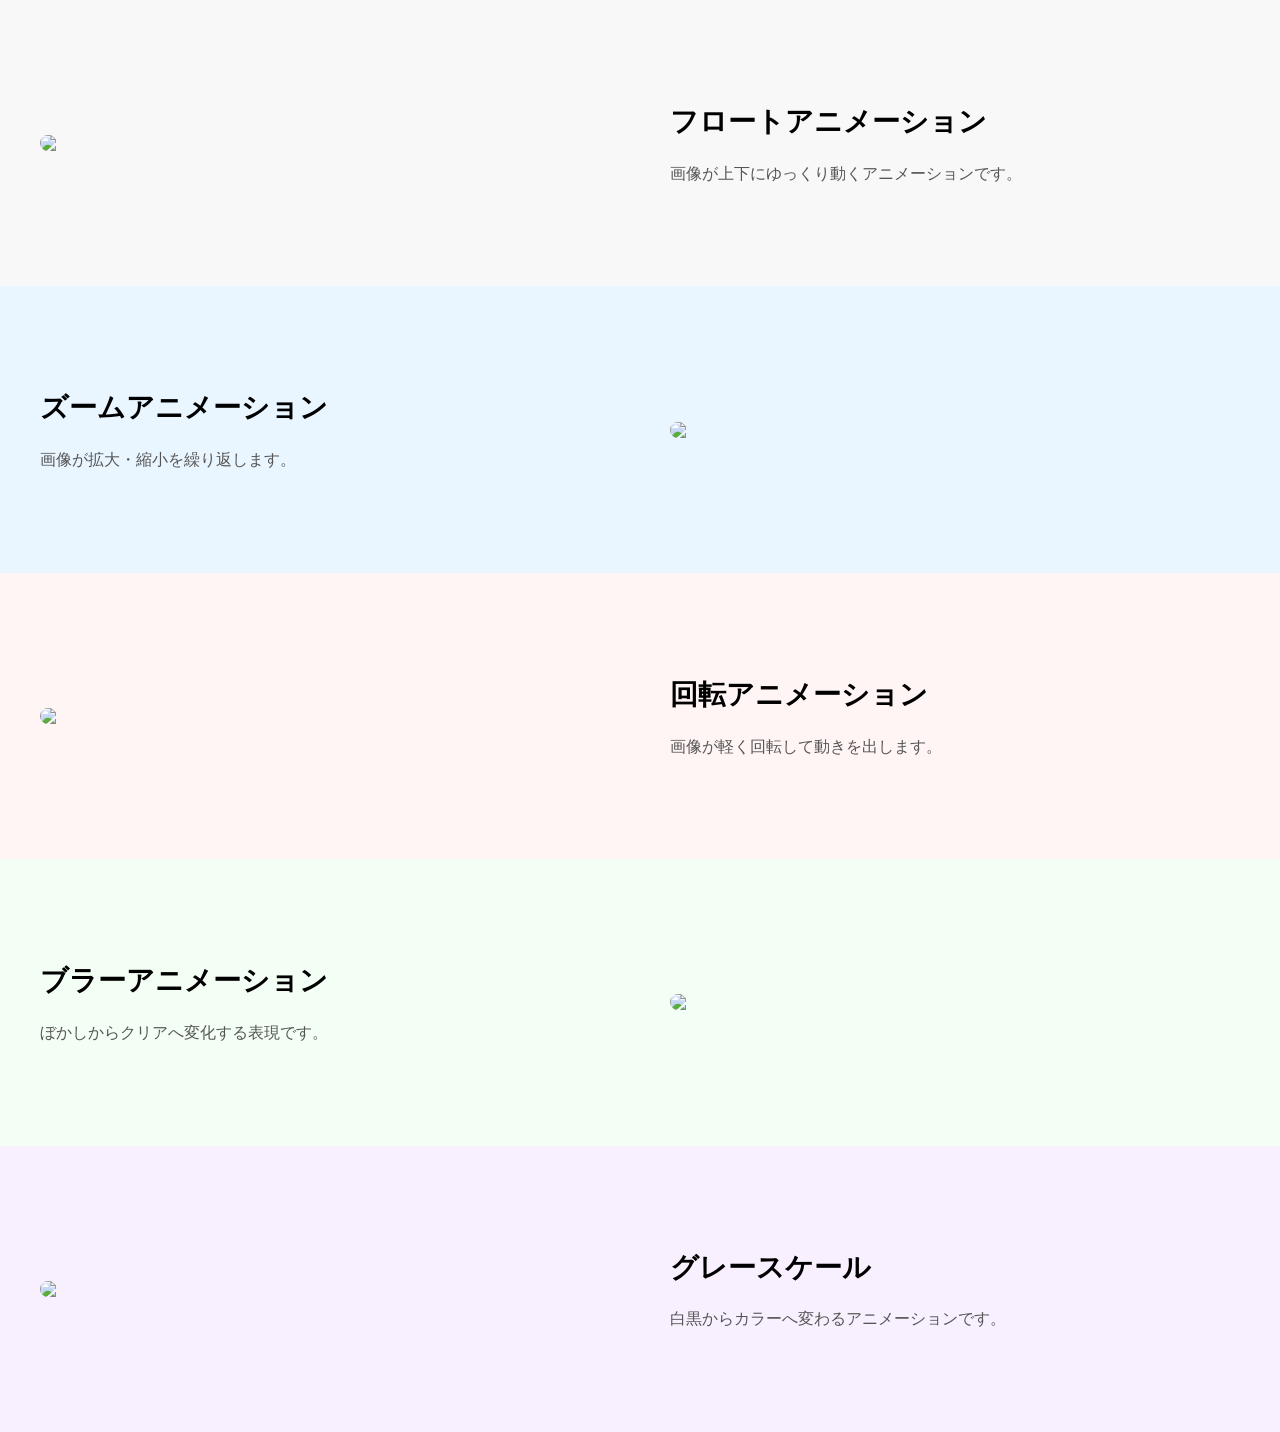
==== index.html @ e4c54857 "first commit" ====
<!DOCTYPE html>
<html lang="ja">
<head>
<meta charset="UTF-8">
<meta name="viewport" content="width=device-width, initial-scale=1.0">
<title>アニメーションデモ</title>

<style>
*{
  margin:0;
  padding:0;
  box-sizing:border-box;
  font-family:sans-serif;
}

body{
  line-height:1.6;
}

/* ===== section ===== */
.demo-section{
  padding:100px 20px;
}

/* mỗi section màu khác nhau */
.bg1{ background:#f8f8f8; }
.bg2{ background:#eaf6ff; }
.bg3{ background:#fff5f5; }
.bg4{ background:#f3fff5; }
.bg5{ background:#f9f0ff; }

/* ===== layout ===== */
.demo-item{
  max-width:1200px;
  margin:0 auto;
  display:flex;
  align-items:center;
  gap:60px;
}

.reverse{
  flex-direction:row-reverse;
}

.demo-img,
.demo-text{
  flex:1;
}

.demo-img{
  overflow:hidden;
  border-radius:12px;
}

.demo-img img{
  width:100%;
  display:block;
  transition: transform 0.4s ease, filter 0.4s ease;
}

/* ===== text ===== */
.demo-text h3{
  font-size:28px;
  margin-bottom:16px;
}

.demo-text p{
  color:#555;
}

/* ===== scroll ===== */
.fade-up{
  opacity:0;
  transform:translateY(40px);
  transition:0.6s ease;
}

.fade-up.show{
  opacity:1;
  transform:translateY(0);
}

/* ===== animations ===== */

/* 1 */
.float img{
  animation: float 4s ease-in-out infinite;
}
@keyframes float{
  0%{ transform:translateY(0); }
  50%{ transform:translateY(-10px); }
  100%{ transform:translateY(0); }
}

/* 2 */
.zoom img{
  animation: zoom 4s ease-in-out infinite;
}
@keyframes zoom{
  0%{ transform:scale(1); }
  50%{ transform:scale(1.08); }
  100%{ transform:scale(1); }
}

/* 3 */
.rotate img{
  animation: rotate 5s ease-in-out infinite;
}
@keyframes rotate{
  0%{ transform:rotate(0); }
  50%{ transform:rotate(3deg); }
  100%{ transform:rotate(0); }
}

/* 4 */
.blur img{
  animation: blur 3s ease-in-out infinite alternate;
}
@keyframes blur{
  from{ filter:blur(3px); }
  to{ filter:blur(0); }
}

/* 5 */
.gray img{
  animation: gray 4s ease-in-out infinite alternate;
}
@keyframes gray{
  from{ filter:grayscale(100%); }
  to{ filter:grayscale(0); }
}

/* hover */
.demo-img:hover img{
  transform: scale(1.1) translateY(-8px);
}

/* mobile */
@media (max-width:768px){
  .demo-item{
    flex-direction:column;
    gap:20px;
  }

  .fade-up{
    opacity:1;
    transform:none;
  }

  .demo-img img{
    animation:none;
  }
}
</style>
</head>

<body>

<!-- 1 -->
<section class="demo-section bg1">
  <div class="demo-item fade-up float">
    <div class="demo-img">
      <img src="https://picsum.photos/600/400?1">
    </div>
    <div class="demo-text">
      <h3>フロートアニメーション</h3>
      <p>画像が上下にゆっくり動くアニメーションです。</p>
    </div>
  </div>
</section>

<!-- 2 -->
<section class="demo-section bg2">
  <div class="demo-item reverse fade-up zoom">
    <div class="demo-img">
      <img src="https://picsum.photos/600/400?2">
    </div>
    <div class="demo-text">
      <h3>ズームアニメーション</h3>
      <p>画像が拡大・縮小を繰り返します。</p>
    </div>
  </div>
</section>

<!-- 3 -->
<section class="demo-section bg3">
  <div class="demo-item fade-up rotate">
    <div class="demo-img">
      <img src="https://picsum.photos/600/400?3">
    </div>
    <div class="demo-text">
      <h3>回転アニメーション</h3>
      <p>画像が軽く回転して動きを出します。</p>
    </div>
  </div>
</section>

<!-- 4 -->
<section class="demo-section bg4">
  <div class="demo-item reverse fade-up blur">
    <div class="demo-img">
      <img src="https://picsum.photos/600/400?4">
    </div>
    <div class="demo-text">
      <h3>ブラーアニメーション</h3>
      <p>ぼかしからクリアへ変化する表現です。</p>
    </div>
  </div>
</section>

<!-- 5 -->
<section class="demo-section bg5">
  <div class="demo-item fade-up gray">
    <div class="demo-img">
      <img src="https://picsum.photos/600/400?5">
    </div>
    <div class="demo-text">
      <h3>グレースケール</h3>
      <p>白黒からカラーへ変わるアニメーションです。</p>
    </div>
  </div>
</section>

<script>
if (window.matchMedia('(min-width:769px)').matches){
  const observer = new IntersectionObserver((entries)=>{
    entries.forEach(entry=>{
      if(entry.isIntersecting){
        entry.target.classList.add('show')
      }
    })
  },{
    threshold:0.3
  })

  document.querySelectorAll('.fade-up')
    .forEach(el => observer.observe(el))
}
</script>

</body>
</html>
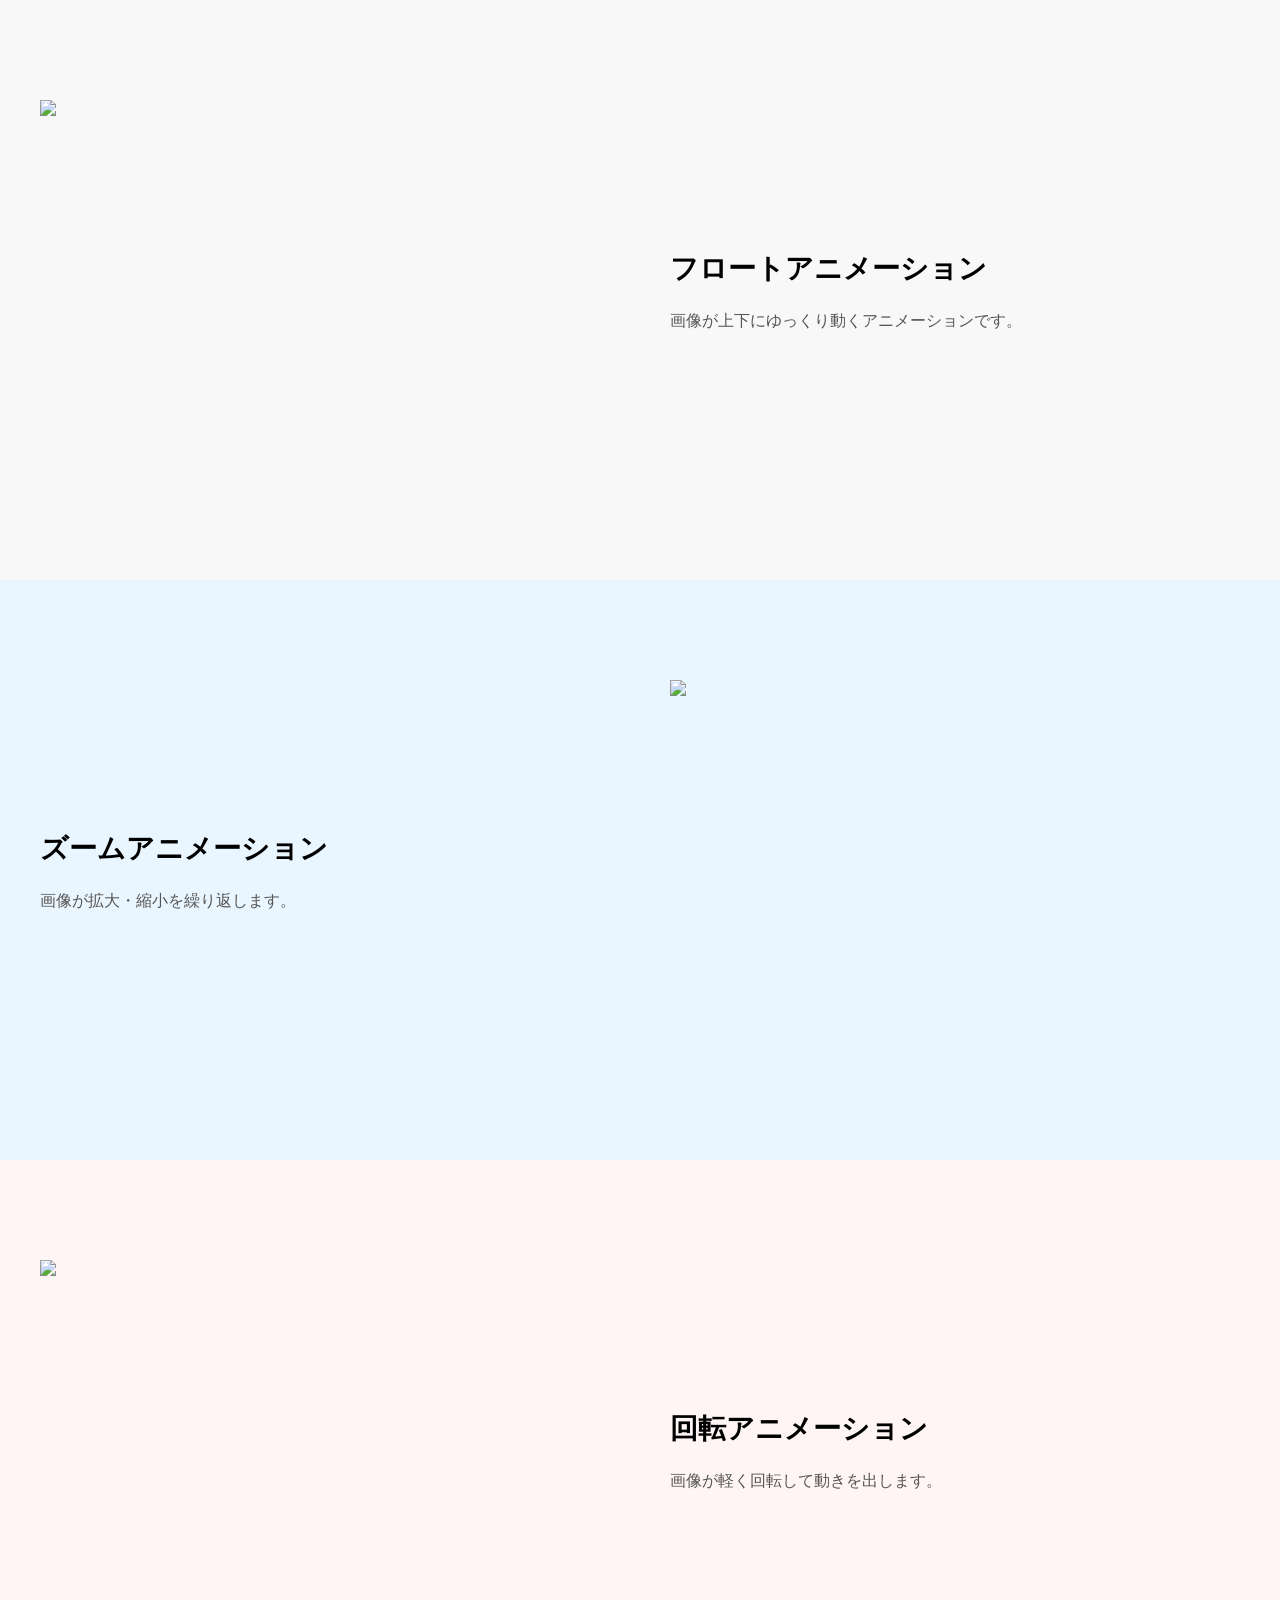
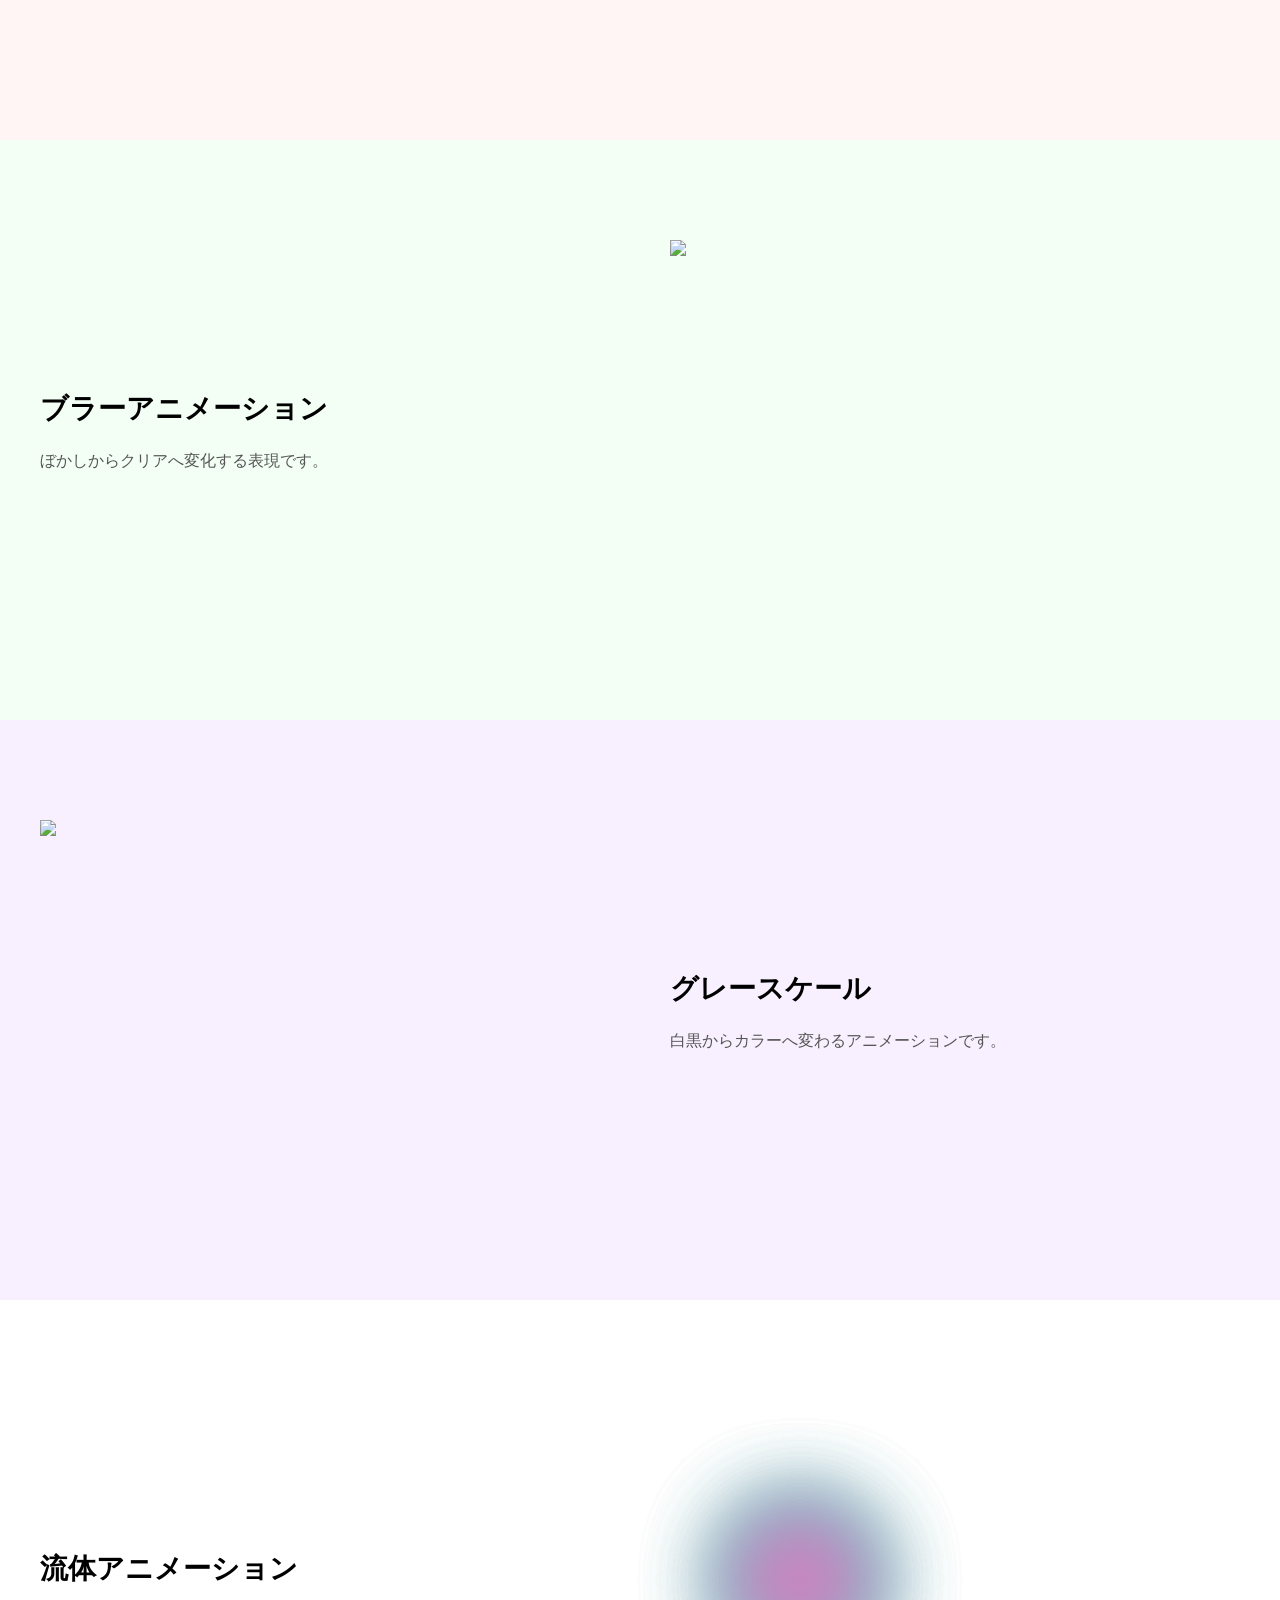
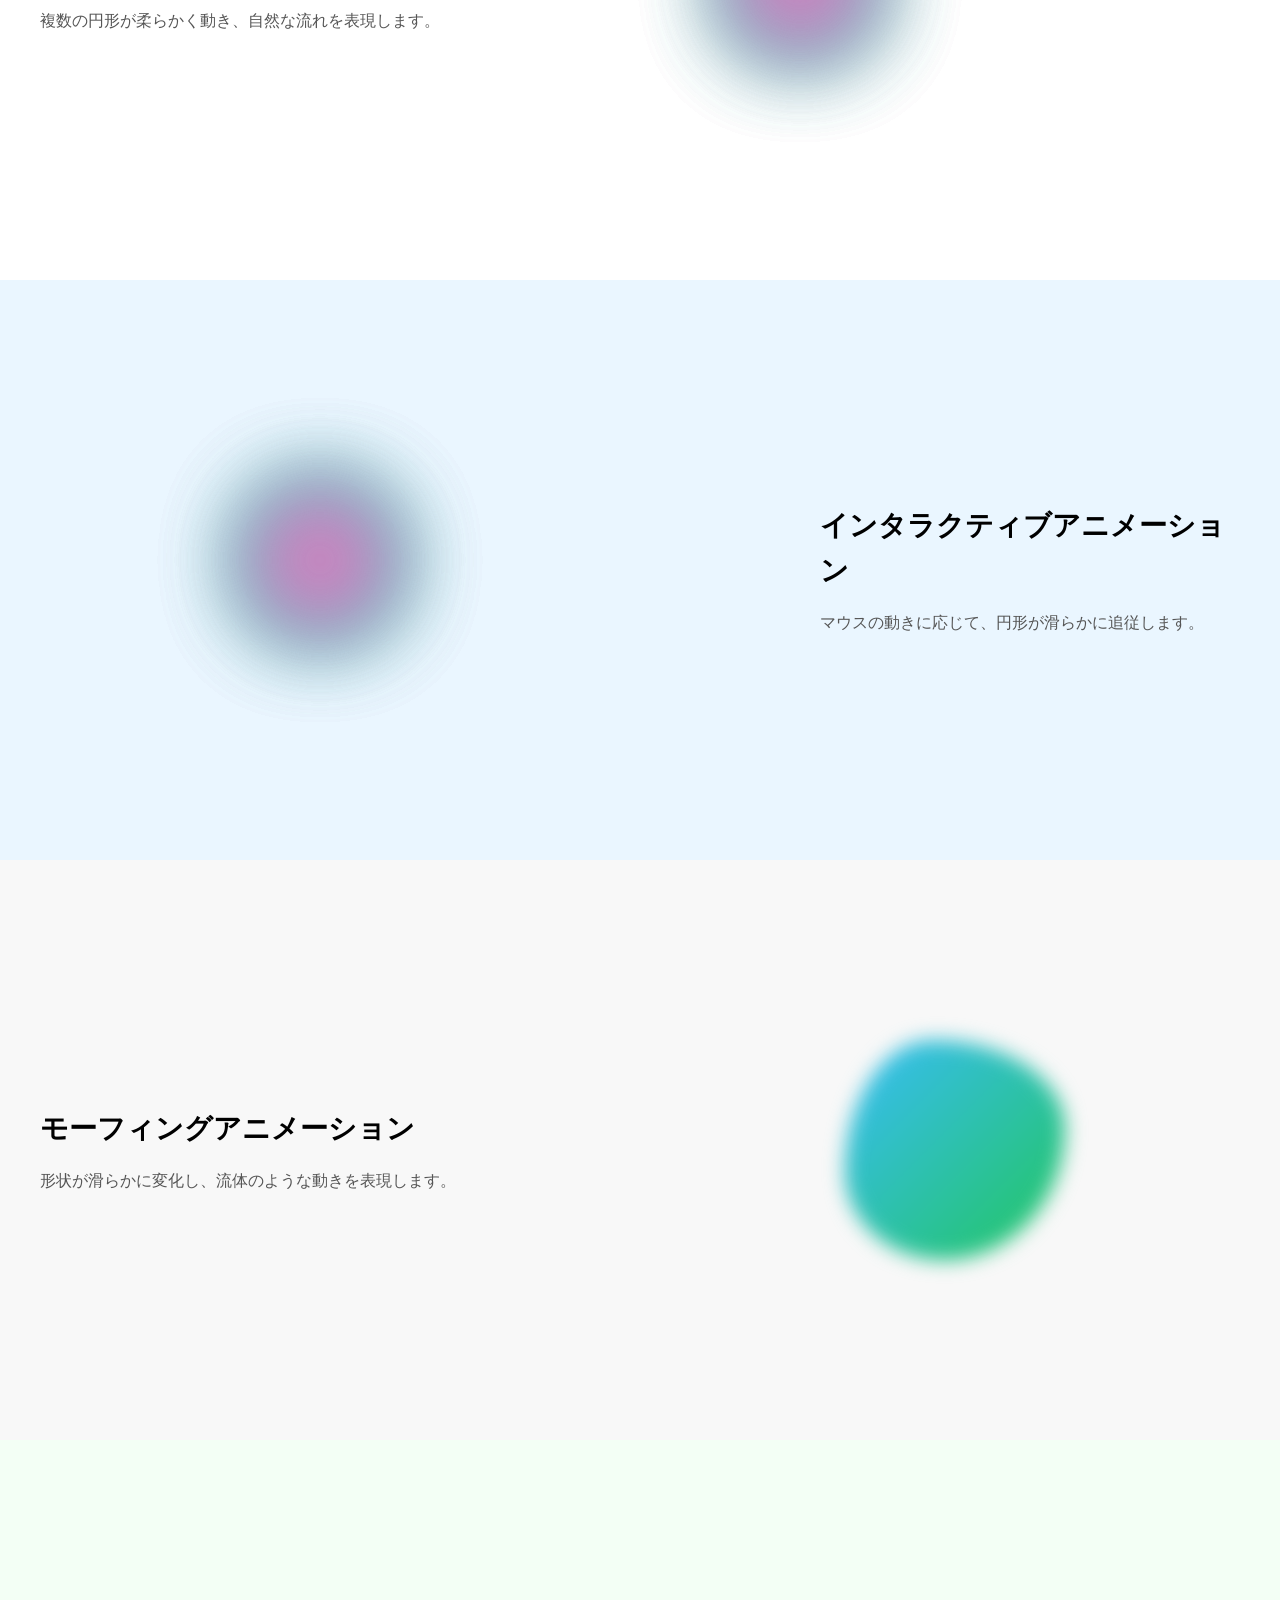
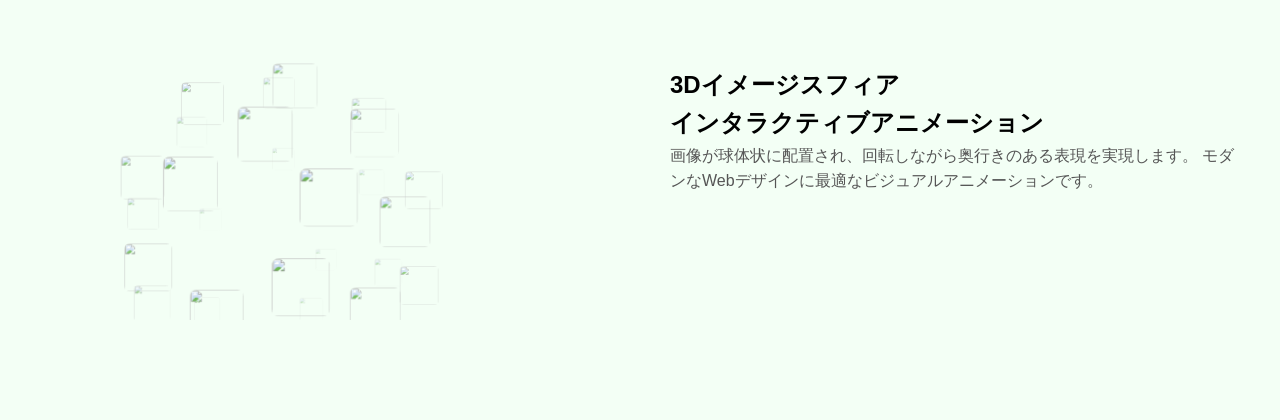
==== commit 116cc252: "add 3d and cirle move" ====
--- a/index.html
+++ b/index.html
@@ -5,152 +5,9 @@
 <meta name="viewport" content="width=device-width, initial-scale=1.0">
 <title>アニメーションデモ</title>
 
+<link rel="stylesheet" href="style.css">
+
 <style>
-*{
-  margin:0;
-  padding:0;
-  box-sizing:border-box;
-  font-family:sans-serif;
-}
-
-body{
-  line-height:1.6;
-}
-
-/* ===== section ===== */
-.demo-section{
-  padding:100px 20px;
-}
-
-/* mỗi section màu khác nhau */
-.bg1{ background:#f8f8f8; }
-.bg2{ background:#eaf6ff; }
-.bg3{ background:#fff5f5; }
-.bg4{ background:#f3fff5; }
-.bg5{ background:#f9f0ff; }
-
-/* ===== layout ===== */
-.demo-item{
-  max-width:1200px;
-  margin:0 auto;
-  display:flex;
-  align-items:center;
-  gap:60px;
-}
-
-.reverse{
-  flex-direction:row-reverse;
-}
-
-.demo-img,
-.demo-text{
-  flex:1;
-}
-
-.demo-img{
-  overflow:hidden;
-  border-radius:12px;
-}
-
-.demo-img img{
-  width:100%;
-  display:block;
-  transition: transform 0.4s ease, filter 0.4s ease;
-}
-
-/* ===== text ===== */
-.demo-text h3{
-  font-size:28px;
-  margin-bottom:16px;
-}
-
-.demo-text p{
-  color:#555;
-}
-
-/* ===== scroll ===== */
-.fade-up{
-  opacity:0;
-  transform:translateY(40px);
-  transition:0.6s ease;
-}
-
-.fade-up.show{
-  opacity:1;
-  transform:translateY(0);
-}
-
-/* ===== animations ===== */
-
-/* 1 */
-.float img{
-  animation: float 4s ease-in-out infinite;
-}
-@keyframes float{
-  0%{ transform:translateY(0); }
-  50%{ transform:translateY(-10px); }
-  100%{ transform:translateY(0); }
-}
-
-/* 2 */
-.zoom img{
-  animation: zoom 4s ease-in-out infinite;
-}
-@keyframes zoom{
-  0%{ transform:scale(1); }
-  50%{ transform:scale(1.08); }
-  100%{ transform:scale(1); }
-}
-
-/* 3 */
-.rotate img{
-  animation: rotate 5s ease-in-out infinite;
-}
-@keyframes rotate{
-  0%{ transform:rotate(0); }
-  50%{ transform:rotate(3deg); }
-  100%{ transform:rotate(0); }
-}
-
-/* 4 */
-.blur img{
-  animation: blur 3s ease-in-out infinite alternate;
-}
-@keyframes blur{
-  from{ filter:blur(3px); }
-  to{ filter:blur(0); }
-}
-
-/* 5 */
-.gray img{
-  animation: gray 4s ease-in-out infinite alternate;
-}
-@keyframes gray{
-  from{ filter:grayscale(100%); }
-  to{ filter:grayscale(0); }
-}
-
-/* hover */
-.demo-img:hover img{
-  transform: scale(1.1) translateY(-8px);
-}
-
-/* mobile */
-@media (max-width:768px){
-  .demo-item{
-    flex-direction:column;
-    gap:20px;
-  }
-
-  .fade-up{
-    opacity:1;
-    transform:none;
-  }
-
-  .demo-img img{
-    animation:none;
-  }
-}
 </style>
 </head>
 
@@ -221,22 +78,81 @@
   </div>
 </section>
 
-<script>
-if (window.matchMedia('(min-width:769px)').matches){
-  const observer = new IntersectionObserver((entries)=>{
-    entries.forEach(entry=>{
-      if(entry.isIntersecting){
-        entry.target.classList.add('show')
-      }
-    })
-  },{
-    threshold:0.3
-  })
 
-  document.querySelectorAll('.fade-up')
-    .forEach(el => observer.observe(el))
-}
-</script>
+<section class="demo-section section">
+  <div class="demo-item reverse">
+    
+    <div class="visual demo-img blob-move">
+      <div class="blob b1"></div>
+      <div class="blob b2"></div>
+      <div class="blob b3"></div>
+    </div>
+
+    <div class="demo-text">
+      <h3>流体アニメーション</h3>
+      <p>複数の円形が柔らかく動き、自然な流れを表現します。</p>
+    </div>
+
+  </div>
+</section>
+
+
+<section class="demo-section section bg2">
+  <div class="demo-item">
+    
+    <div class="visual demo-img blob-move interactive">
+      <div class="blob b1"></div>
+      <div class="blob b2"></div>
+      <div class="blob b3"></div>
+    </div>
+
+    <div class="demo-text">
+      <h3>インタラクティブアニメーション</h3>
+      <p>マウスの動きに応じて、円形が滑らかに追従します。</p>
+    </div>
+
+  </div>
+</section>
+
+<section class="demo-section section bg1">
+  <div class="demo-item reverse">
+    <div class="visual demo-img morph-wrap">
+      <div class="morph-blob"></div>
+    </div>
+
+    <div class="demo-text">
+      <h3>モーフィングアニメーション</h3>
+      <p>形状が滑らかに変化し、流体のような動きを表現します。</p>
+    </div>
+
+  </div>
+</section>
+
+
+<section class="demo-section section bg4 section-3d">
+  <div class="demo-item">
+    
+    <div class="demo-img">
+      <div class="wrapper">
+        <div class="sphere" id="sphere"></div>
+      </div>
+    </div>
+
+    <div class="demo-text">
+
+      <h1>3Dイメージスフィア</h1>
+      <h2>インタラクティブアニメーション</h2>
+      <p>
+        画像が球体状に配置され、回転しながら奥行きのある表現を実現します。
+        モダンなWebデザインに最適なビジュアルアニメーションです。
+      </p>
+    </div>
+
+  </div>
+</section>
+
+
+<script src="main.js"></script>
 
 </body>
 </html>
--- a/style.css
+++ b/style.css
@@ -0,0 +1,266 @@
+
+*{
+  margin:0;
+  padding:0;
+  box-sizing:border-box;
+  font-family:sans-serif;
+}
+
+body{
+  line-height:1.6;
+}
+
+/* ===== section ===== */
+.demo-section{
+  padding:100px 20px;
+}
+
+/* mỗi section màu khác nhau */
+.bg1{ background:#f8f8f8; }
+.bg2{ background:#eaf6ff; }
+.bg3{ background:#fff5f5; }
+.bg4{ background:#f3fff5; }
+.bg5{ background:#f9f0ff; }
+
+/* ===== layout ===== */
+.demo-item{
+  max-width:1200px;
+  margin:0 auto;
+  display:flex;
+  align-items:center;
+  gap:60px;
+}
+
+.reverse{
+  flex-direction:row-reverse;
+}
+
+.demo-img,
+.demo-text{
+  flex:1;
+}
+
+.demo-img{
+  overflow:hidden;
+  height: 380px;
+}
+
+.demo-img img{
+  width:100%;
+  display:block;
+  transition: transform 0.4s ease, filter 0.4s ease;
+}
+
+/* ===== text ===== */
+.demo-text h3{
+  font-size:28px;
+  margin-bottom:16px;
+}
+
+.demo-text p{
+  color:#555;
+}
+
+/* ===== scroll ===== */
+.fade-up{
+  opacity:0;
+  transform:translateY(40px);
+  transition:0.6s ease;
+}
+
+.fade-up.show{
+  opacity:1;
+  transform:translateY(0);
+}
+
+/* ===== animations ===== */
+
+/* 1 */
+.float img{
+  animation: float 4s ease-in-out infinite;
+}
+@keyframes float{
+  0%{ transform:translateY(0); }
+  50%{ transform:translateY(-10px); }
+  100%{ transform:translateY(0); }
+}
+
+/* 2 */
+.zoom img{
+  animation: zoom 4s ease-in-out infinite;
+}
+@keyframes zoom{
+  0%{ transform:scale(1); }
+  50%{ transform:scale(1.08); }
+  100%{ transform:scale(1); }
+}
+
+/* 3 */
+.rotate img{
+  animation: rotate 5s ease-in-out infinite;
+}
+@keyframes rotate{
+  0%{ transform:rotate(0); }
+  50%{ transform:rotate(3deg); }
+  100%{ transform:rotate(0); }
+}
+
+/* 4 */
+.blur img{
+  animation: blur 3s ease-in-out infinite alternate;
+}
+@keyframes blur{
+  from{ filter:blur(3px); }
+  to{ filter:blur(0); }
+}
+
+/* 5 */
+.gray img{
+  animation: gray 4s ease-in-out infinite alternate;
+}
+@keyframes gray{
+  from{ filter:grayscale(100%); }
+  to{ filter:grayscale(0); }
+}
+
+/* hover */
+.demo-img:hover img{
+  transform: scale(1.1) translateY(-8px);
+}
+
+/* mobile */
+@media (max-width:768px){
+  .demo-item{
+    flex-direction:column;
+    gap:20px;
+  }
+
+  .fade-up{
+    opacity:1;
+    transform:none;
+  }
+
+  .demo-img img{
+    animation:none;
+  }
+}
+
+/* blob chung */
+.blob{
+  position:absolute;
+  width:160px;
+  height:160px;
+  border-radius:50%;
+  filter: blur(40px);
+  opacity:0.8;
+}
+
+/* màu */
+.b1{ background:#22c55e; }
+.b2{ background:#38bdf8; }
+.b3{ background:#f472b6; }
+
+/* ===== chuyển động mềm ===== */
+.b1{ animation: move1 2s ease-in-out infinite; }
+.b2{ animation: move2 4s ease-in-out infinite; }
+.b3{ animation: move3 6s ease-in-out infinite; }
+
+@keyframes move1{
+  0%{ transform: translate(0,0); }
+  50%{ transform: translate(120px,-60px); }
+  100%{ transform: translate(0,0); }
+}
+
+@keyframes move2{
+  0%{ transform: translate(0,0); }
+  50%{ transform: translate(-100px,100px); }
+  100%{ transform: translate(0,0); }
+}
+
+@keyframes move3{
+  0%{ transform: translate(0,0); }
+  50%{ transform: translate(80px,120px); }
+  100%{ transform: translate(0,0); }
+}
+
+.blob-move {
+    padding: 100px;
+    padding-left: 200px;
+}
+
+/* interactive khác với auto */
+.interactive .blob{
+  animation: none; /* tắt auto */
+  transition: transform 0.2s linear;
+}
+
+/* ===== morph container ===== */
+.morph-wrap{
+  display:flex;
+  justify-content:center;
+  align-items:center;
+}
+
+/* ===== blob ===== */
+.morph-blob{
+  width:220px;
+  height:220px;
+  background:linear-gradient(135deg,#38bdf8,#22c55e);
+  border-radius:40% 60% 55% 45% / 60% 40% 60% 40%;
+  filter: blur(10px);
+
+  animation: morph 4s ease-in-out infinite;
+}
+
+/* ===== keyframes ===== */
+@keyframes morph{
+  0%{
+    border-radius:40% 60% 55% 45% / 60% 40% 60% 40%;
+  }
+  25%{
+    border-radius:60% 40% 30% 70% / 30% 60% 40% 70%;
+  }
+  50%{
+    border-radius:30% 70% 60% 40% / 50% 50% 70% 30%;
+  }
+  75%{
+    border-radius:70% 30% 50% 50% / 40% 60% 30% 70%;
+  }
+  100%{
+    border-radius:40% 60% 55% 45% / 60% 40% 60% 40%;
+  }
+}
+
+
+/* ===== sphere ===== */
+.wrapper{
+  height:100vh;
+  display:flex;
+  justify-content:center;
+  align-items:center;
+}
+
+.sphere{
+  position:relative;
+  width:400px;
+  height:400px;
+  transform-style: preserve-3d;
+}
+
+.item{
+  position:absolute;
+  width:80px;
+  height:80px;
+  border-radius:10px;
+  overflow:hidden;
+}
+
+.item img{
+  width:100%;
+  height:100%;
+  object-fit:cover;
+}
+
+.section-3d .wrapper {
+  padding-left: 200px;
+}
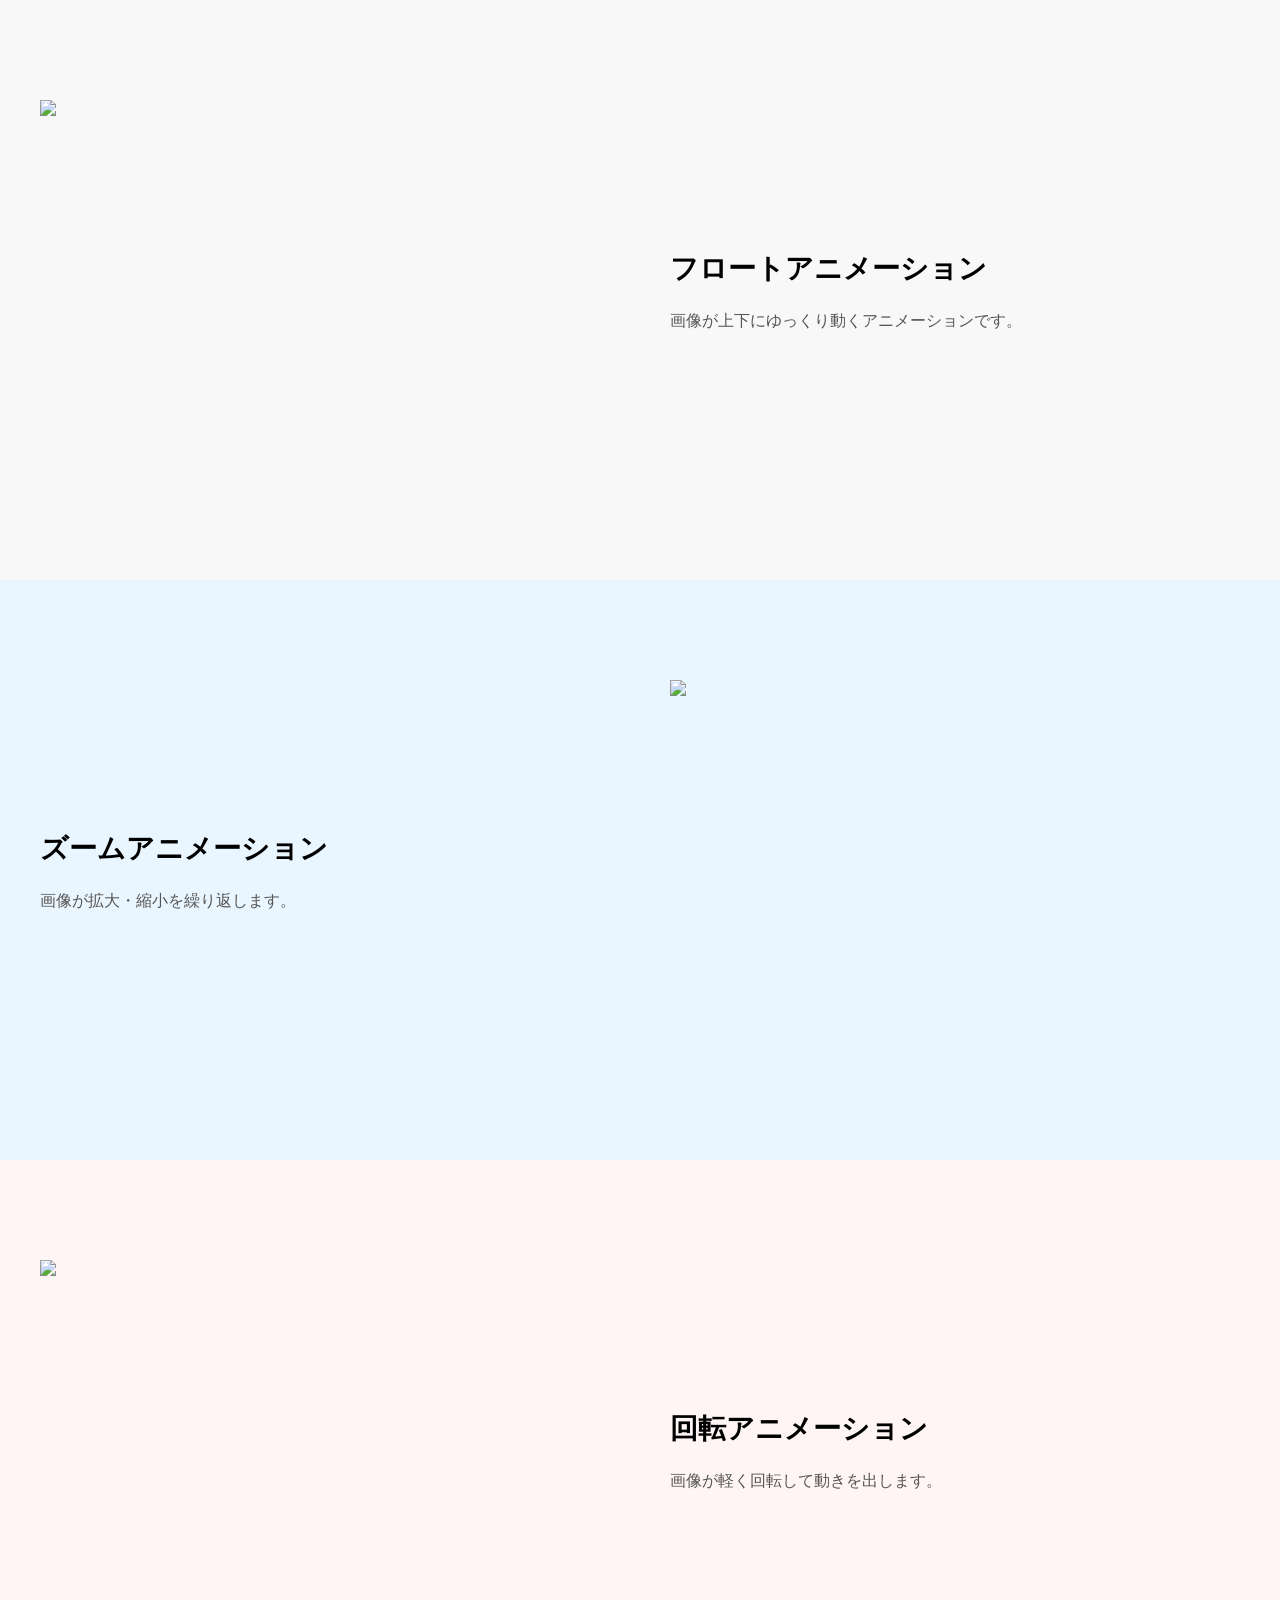
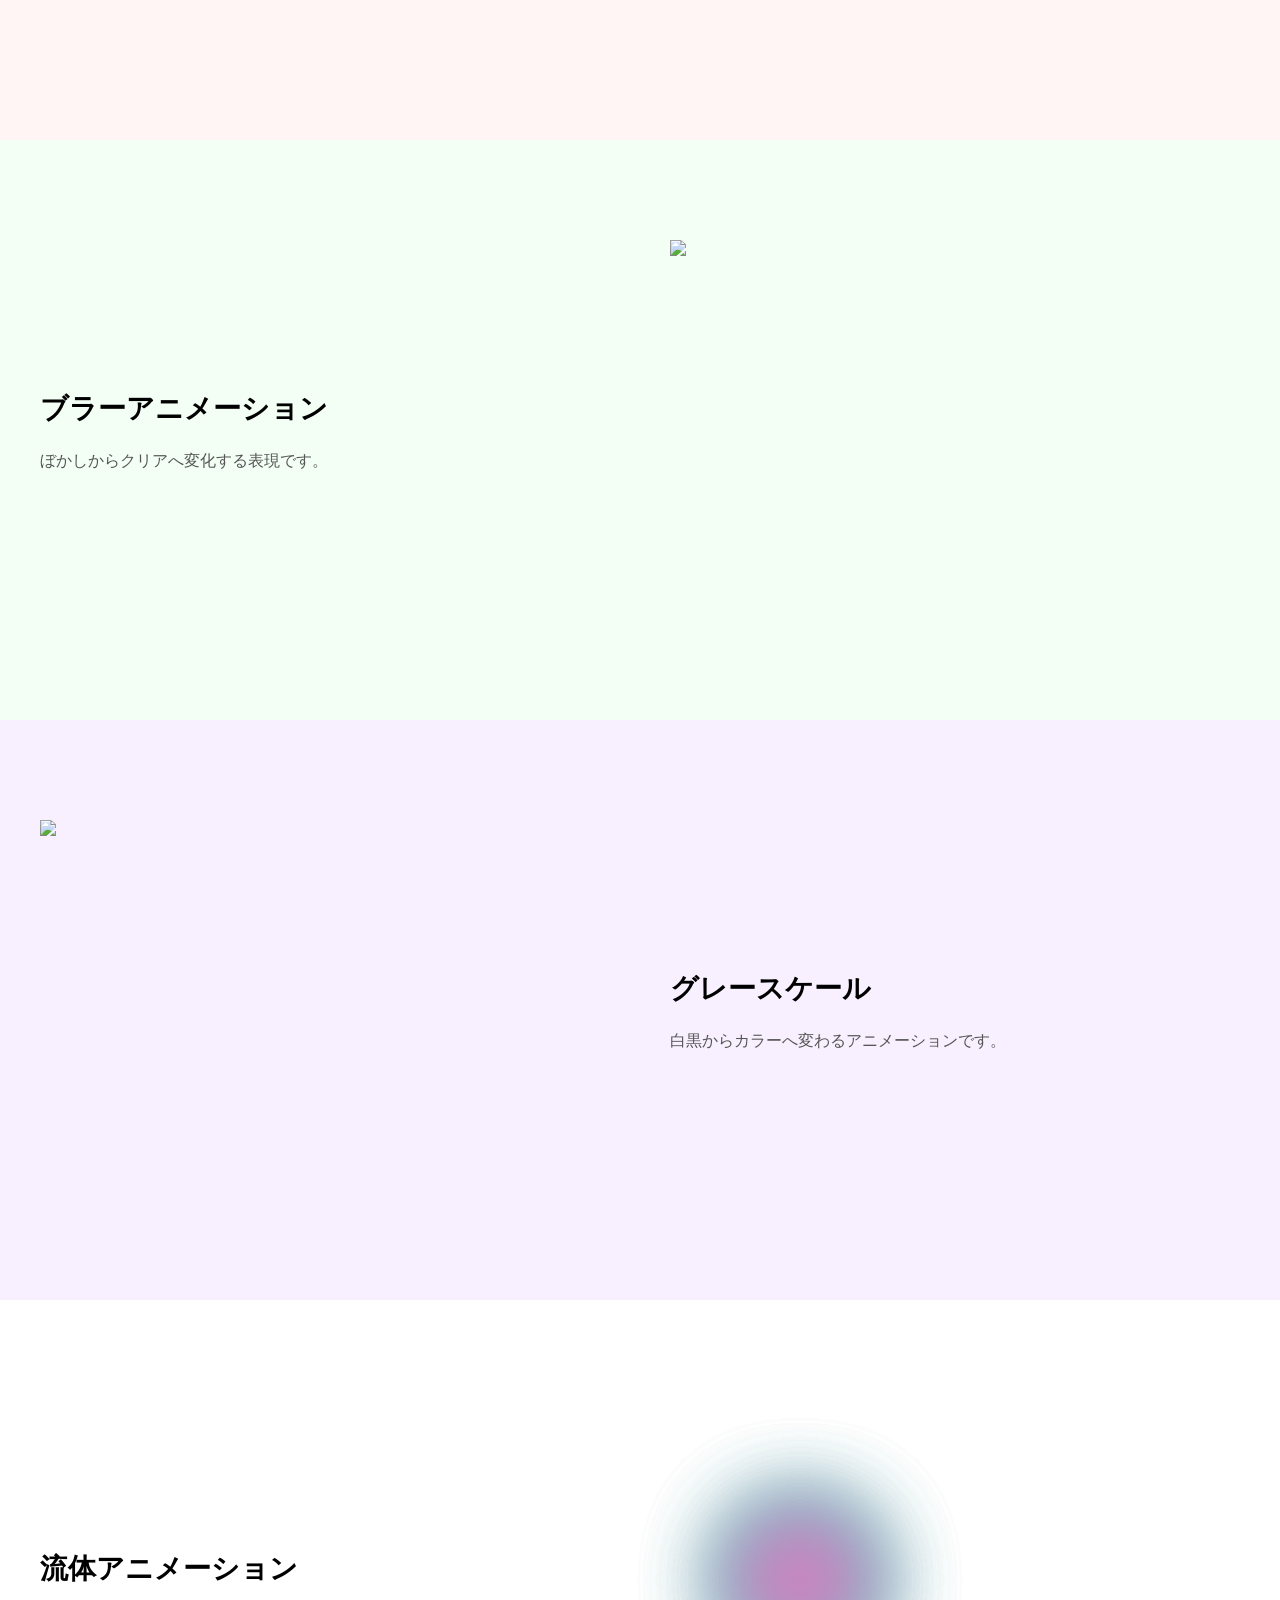
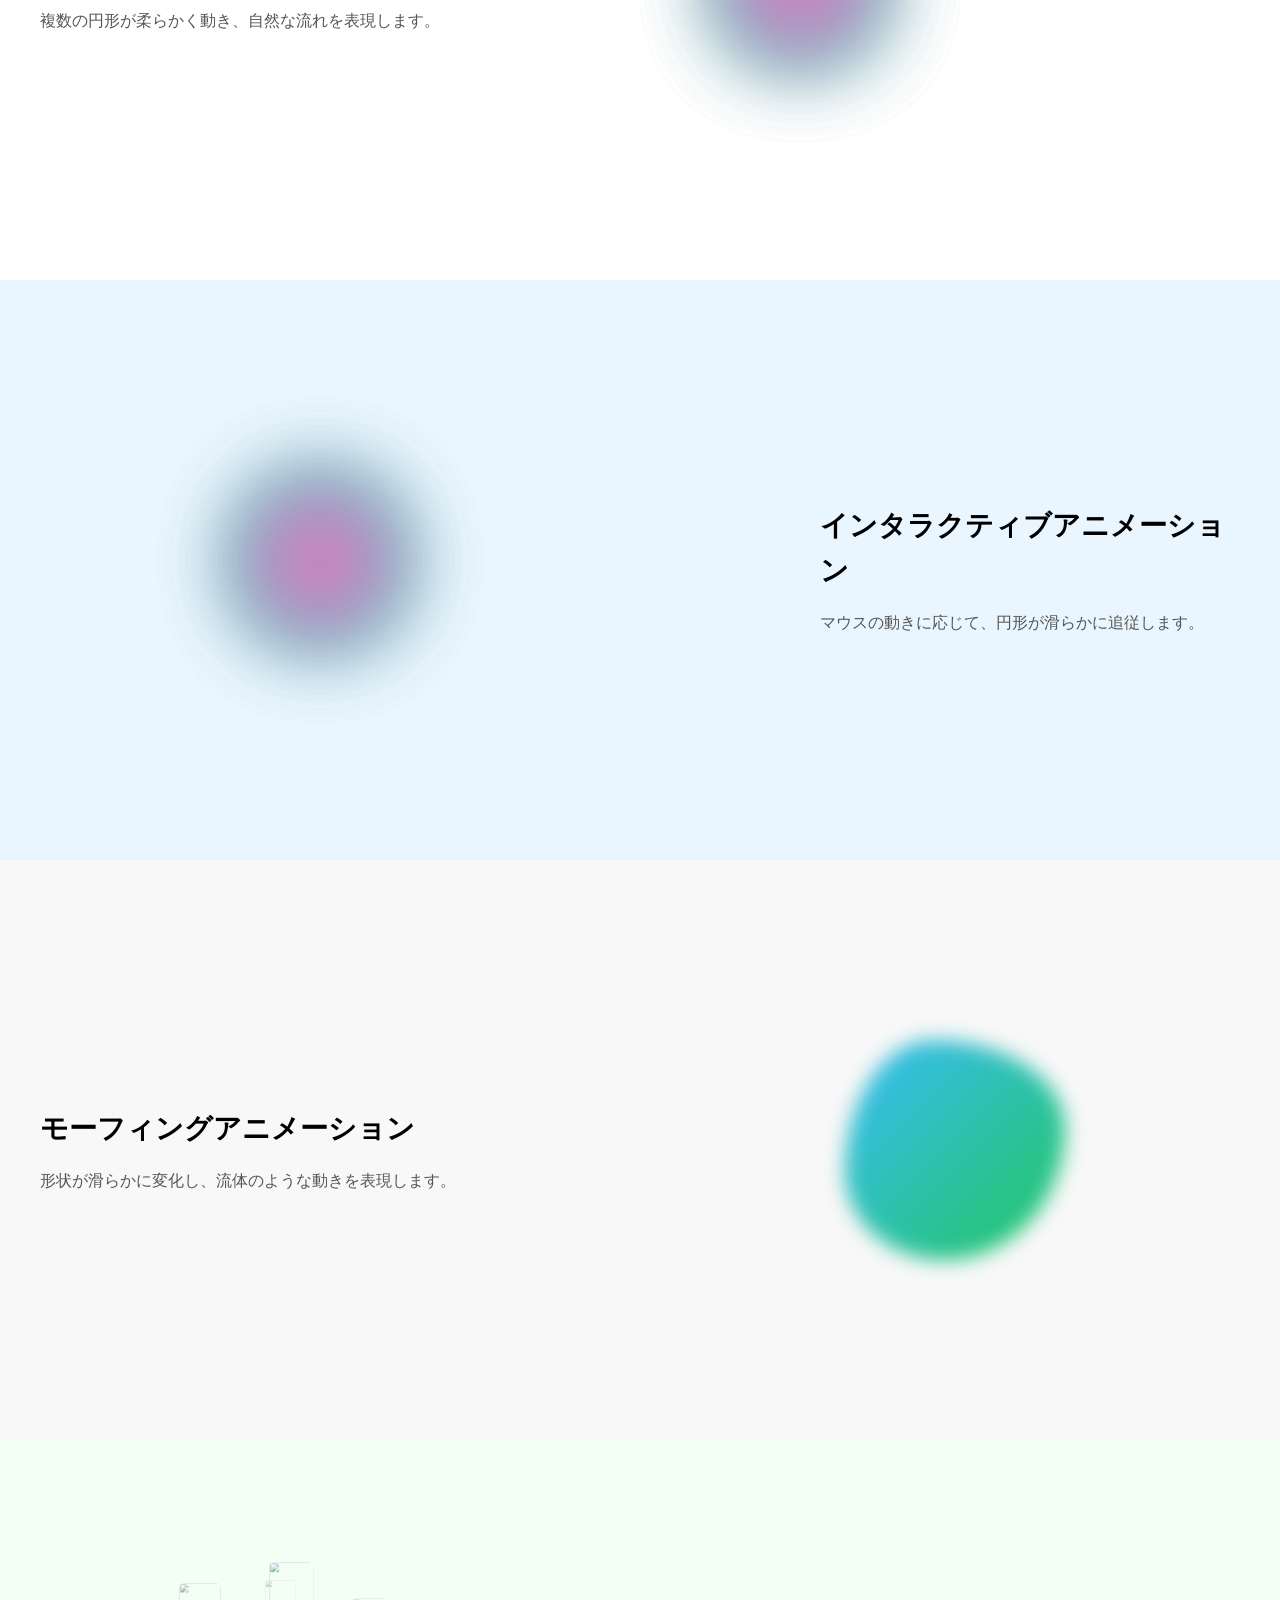
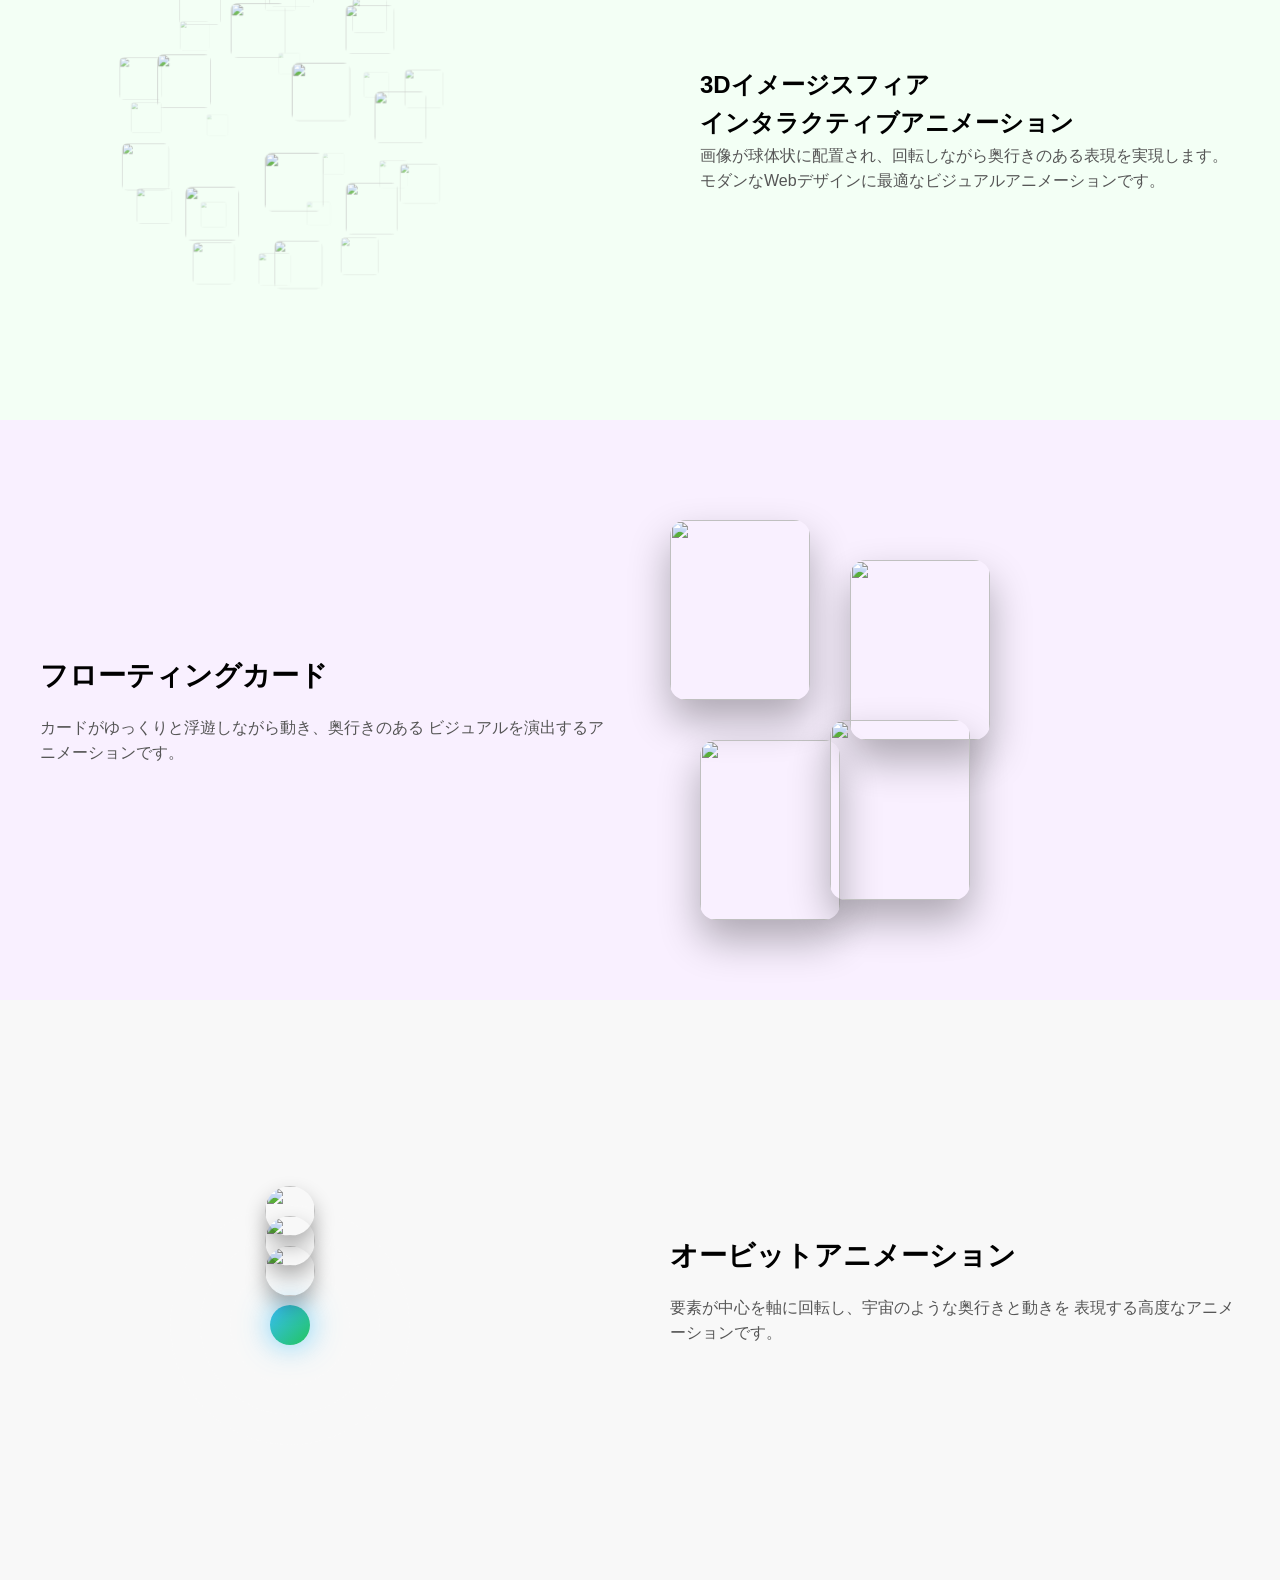
==== commit a3e76acf: "add new animation" ====
--- a/index.html
+++ b/index.html
@@ -131,7 +131,6 @@
 
 <section class="demo-section section bg4 section-3d">
   <div class="demo-item">
-    
     <div class="demo-img">
       <div class="wrapper">
         <div class="sphere" id="sphere"></div>
@@ -151,6 +150,62 @@
   </div>
 </section>
 
+<section class="demo-section section section-3d bg5">
+  <div class="container reverse demo-item">
+
+    <div class="demo-img">
+      <div class="visual wrapper floating-wrap">
+        <div class="float-card c1"><img src="https://picsum.photos/200/260?1"></div>
+        <div class="float-card c2"><img src="https://picsum.photos/200/260?2"></div>
+        <div class="float-card c3"><img src="https://picsum.photos/200/260?3"></div>
+        <div class="float-card c4"><img src="https://picsum.photos/200/260?4"></div>
+      </div>
+    </div>
+
+
+    <div class="demo-text">
+      <h3>フローティングカード</h3>
+      <p>
+        カードがゆっくりと浮遊しながら動き、奥行きのある
+        ビジュアルを演出するアニメーションです。
+      </p>
+    </div>
+
+  </div>
+</section>
+
+<section class="demo-section section section-3d bg1">
+  <div class="container demo-item">
+    <div class="demo-img">
+      <div class="visual wrapper orbit-wrap">
+        <div class="orbit orbit1">
+          <div class="planet p1"><img src="https://picsum.photos/100?1"></div>
+        </div>
+
+        <div class="orbit orbit2">
+          <div class="planet p2"><img src="https://picsum.photos/100?2"></div>
+        </div>
+
+        <div class="orbit orbit3">
+          <div class="planet p3"><img src="https://picsum.photos/100?3"></div>
+        </div>
+
+        <div class="center"></div>
+      </div>
+    </div>
+
+
+    <div class="demo-text">
+      <h3>オービットアニメーション</h3>
+      <p>
+        要素が中心を軸に回転し、宇宙のような奥行きと動きを
+        表現する高度なアニメーションです。
+      </p>
+    </div>
+
+  </div>
+</section>
+
 
 <script src="main.js"></script>
 
--- a/style.css
+++ b/style.css
@@ -124,7 +124,7 @@
 }
 
 /* hover */
-.demo-img:hover img{
+.bg5 .demo-img:hover img {
   transform: scale(1.1) translateY(-8px);
 }
 
@@ -234,7 +234,7 @@
 
 /* ===== sphere ===== */
 .wrapper{
-  height:100vh;
+  padding-top: 150px;
   display:flex;
   justify-content:center;
   align-items:center;
@@ -264,3 +264,125 @@
 .section-3d .wrapper {
   padding-left: 200px;
 }
+
+
+/* reuse lại style sphere */
+/* ===== wrap ===== */
+.floating-wrap{
+  position:relative;
+  width:320px;
+  height:400px;
+}
+
+/* ===== card ===== */
+.float-card{
+  position:absolute;
+  width:140px;
+  height:180px;
+  border-radius:16px;
+  overflow:hidden;
+  box-shadow:0 20px 40px rgba(0,0,0,0.3);
+}
+
+.float-card img{
+  width:100%;
+  height:100%;
+  object-fit:cover;
+}
+
+/* ===== vị trí ===== */
+.c1{ top:0; left:0; }
+.c2{ top:40px; right:0; }
+.c3{ bottom:0; left:30px; }
+.c4{ bottom:20px; right:20px; }
+
+/* ===== animation khác nhau ===== */
+.c1{ animation: float1 6s ease-in-out infinite; }
+.c2{ animation: float2 7s ease-in-out infinite; }
+.c3{ animation: float3 8s ease-in-out infinite; }
+.c4{ animation: float4 6.5s ease-in-out infinite; }
+
+/* ===== keyframes ===== */
+@keyframes float1{
+  0%{ transform: translateY(0px); }
+  50%{ transform: translateY(-20px); }
+  100%{ transform: translateY(0px); }
+}
+
+@keyframes float2{
+  0%{ transform: translateY(0px); }
+  50%{ transform: translateY(15px); }
+  100%{ transform: translateY(0px); }
+}
+
+@keyframes float3{
+  0%{ transform: translateY(0px); }
+  50%{ transform: translateY(-25px); }
+  100%{ transform: translateY(0px); }
+}
+
+@keyframes float4{
+  0%{ transform: translateY(0px); }
+  50%{ transform: translateY(18px); }
+  100%{ transform: translateY(0px); }
+}
+
+.section-3d .demo-img {
+  overflow: unset;
+}
+
+.orbit-wrap{
+  position:relative;
+  width:300px;
+  height:300px;
+  display:flex;
+  justify-content:center;
+  align-items:center;
+}
+
+/* center core */
+.center{
+  width:40px;
+  height:40px;
+  border-radius:50%;
+  background:linear-gradient(135deg,#38bdf8,#22c55e);
+  box-shadow:0 0 30px rgba(56,189,248,0.7);
+}
+
+/* orbit vòng tròn */
+.orbit{
+  position:absolute;
+  border:1px dashed rgba(255,255,255,0.1);
+  border-radius:50%;
+  display:flex;
+  justify-content:center;
+  align-items:flex-start;
+}
+
+/* size khác nhau */
+.orbit1{ width:120px; height:120px; animation: spin 6s linear infinite; }
+.orbit2{ width:180px; height:180px; animation: spin 10s linear infinite reverse; }
+.orbit3{ width:240px; height:240px; animation: spin 14s linear infinite; }
+
+/* planet */
+.planet{
+  position:absolute;
+  top:-20px;
+  width:50px;
+  height:50px;
+  border-radius:50%;
+  overflow:hidden;
+  box-shadow:0 10px 20px rgba(0,0,0,0.3);
+}
+
+.planet img{
+  width:100%;
+  height:100%;
+  object-fit:cover;
+}
+
+/* rotation */
+@keyframes spin{
+  from{ transform: rotate(0deg); }
+  to{ transform: rotate(360deg); }
+}
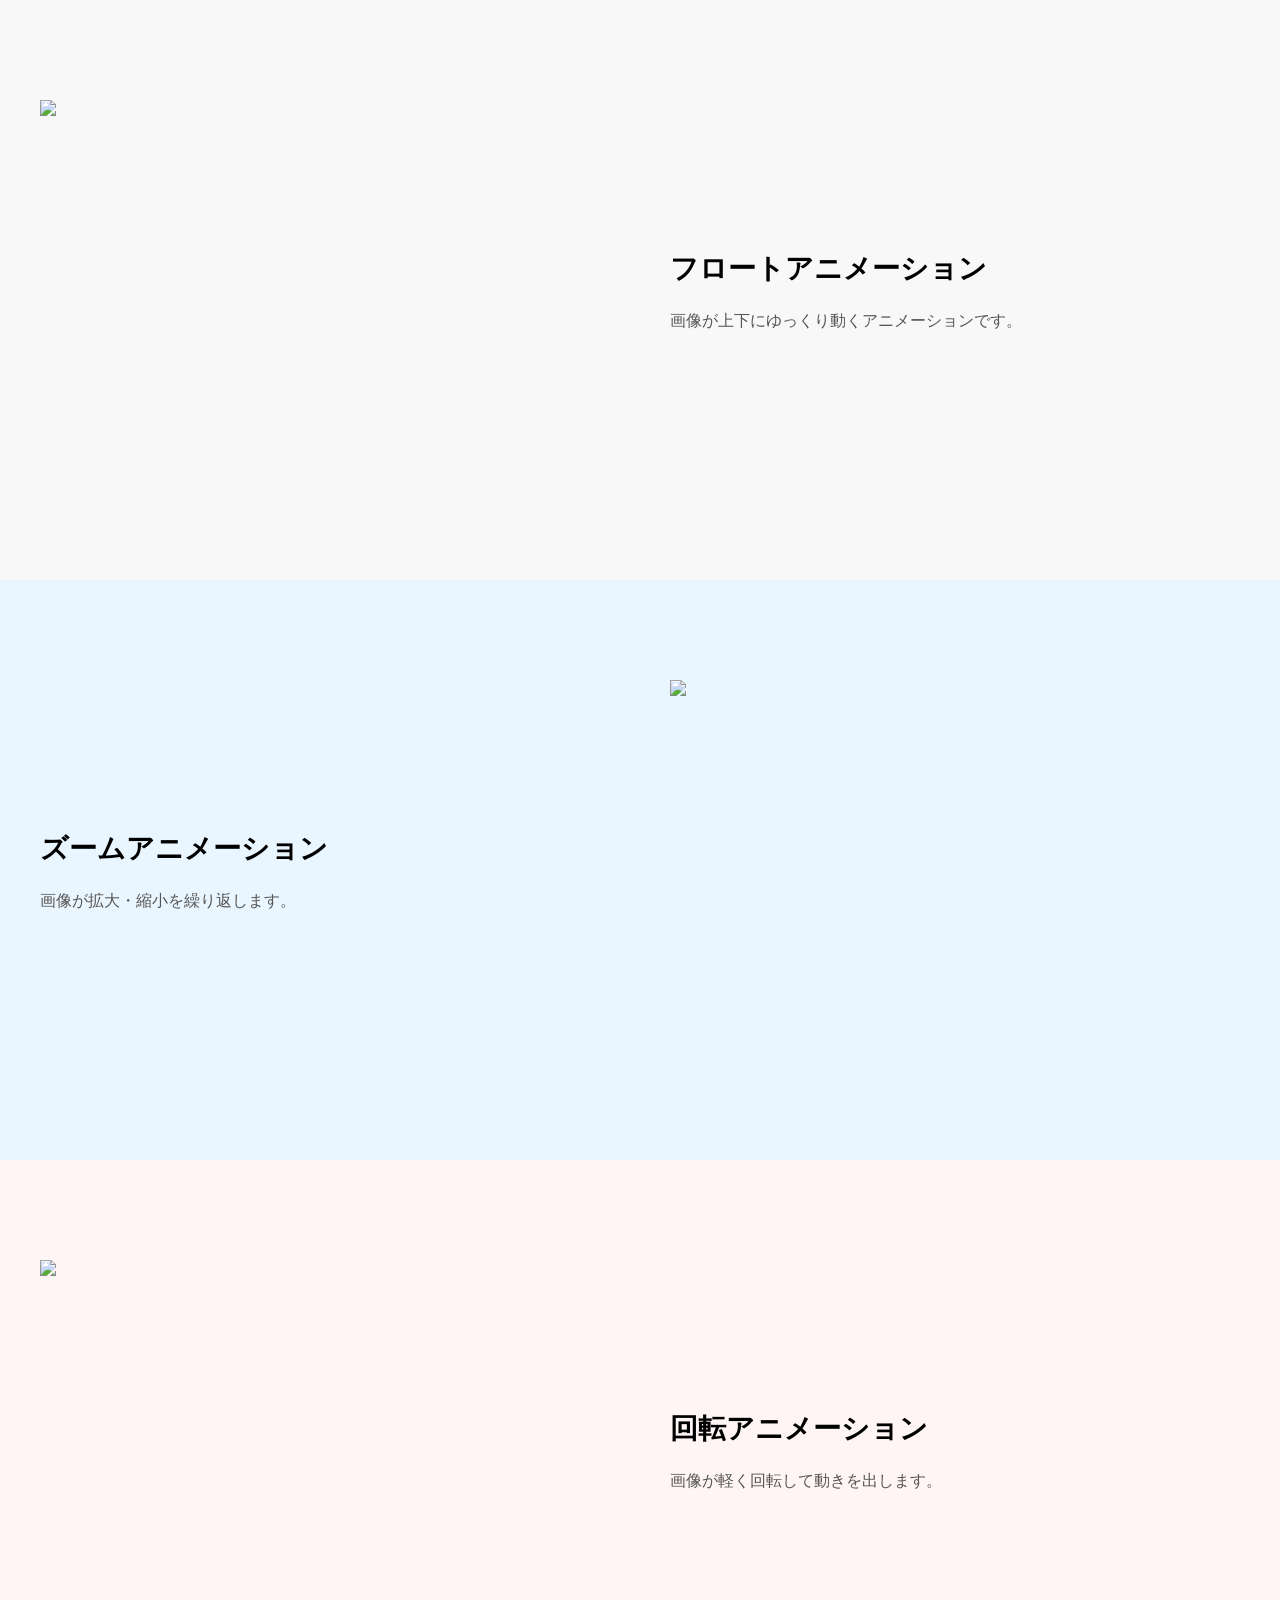
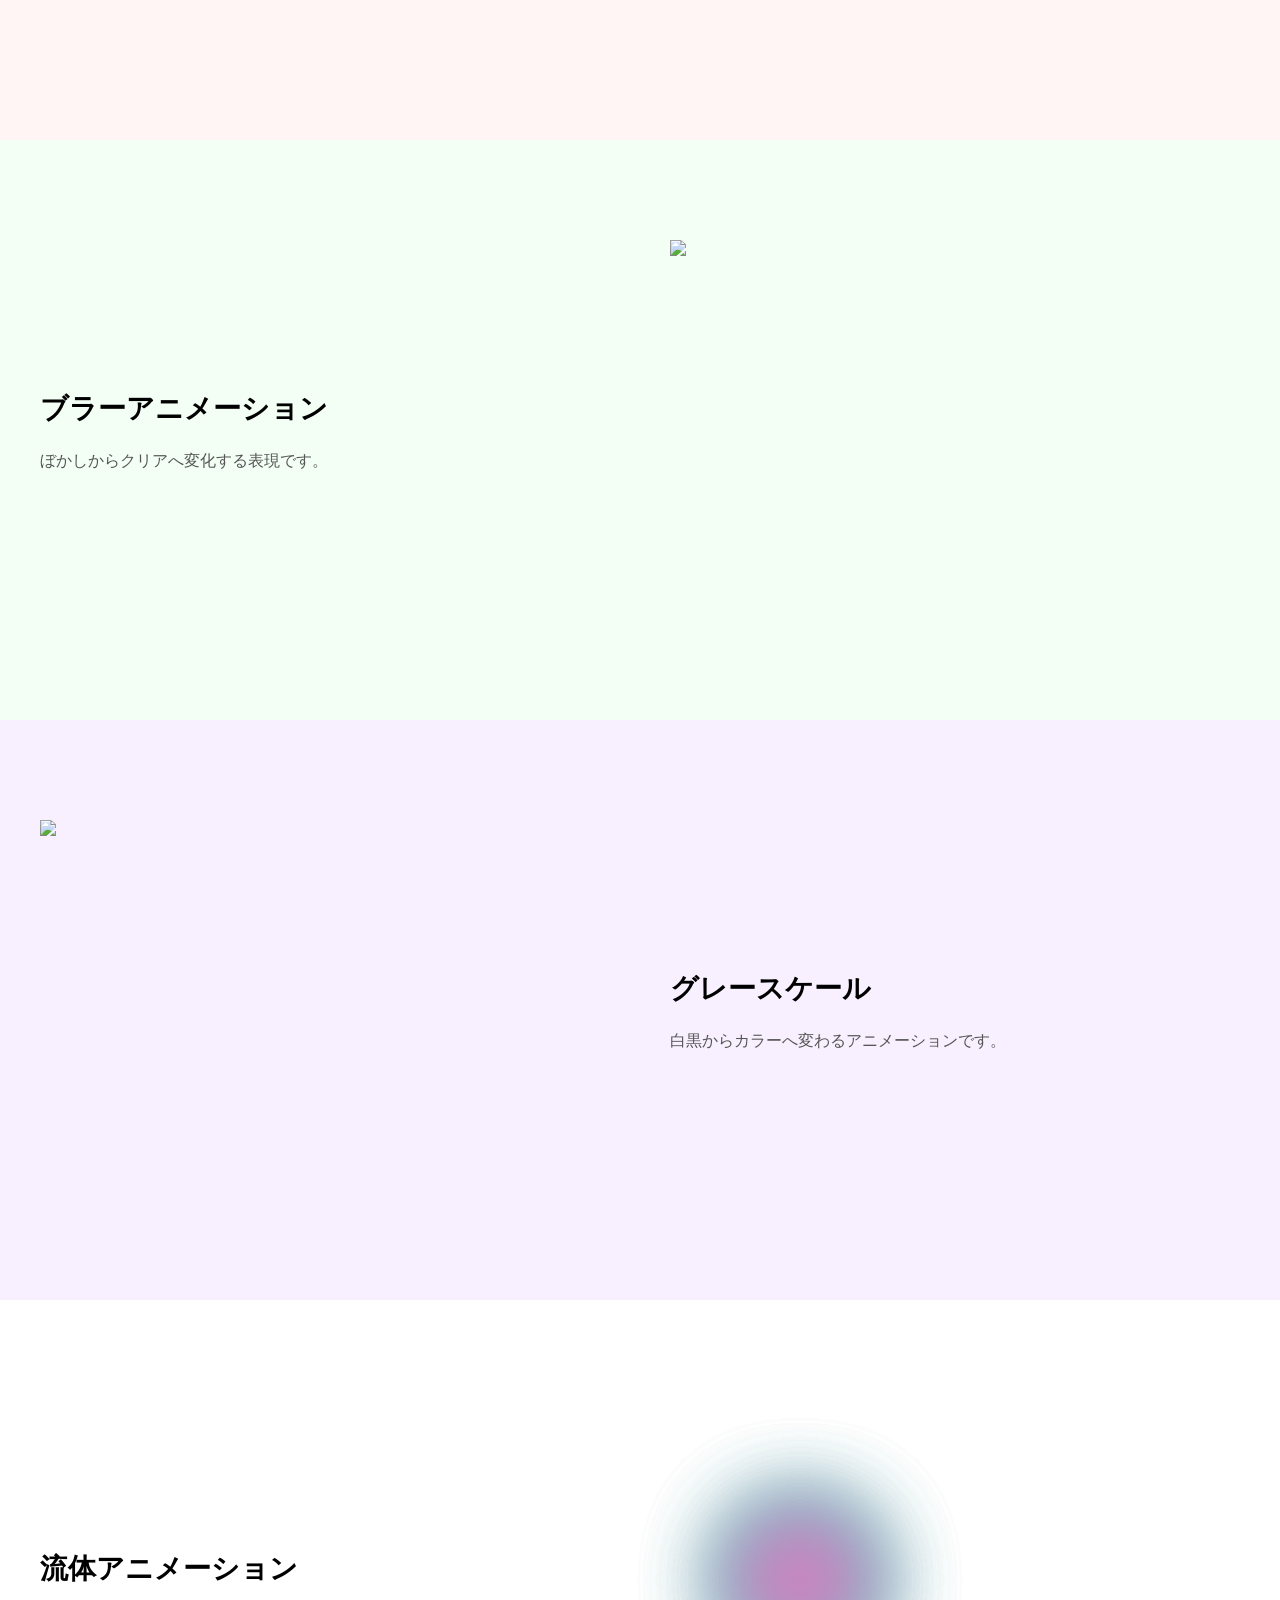
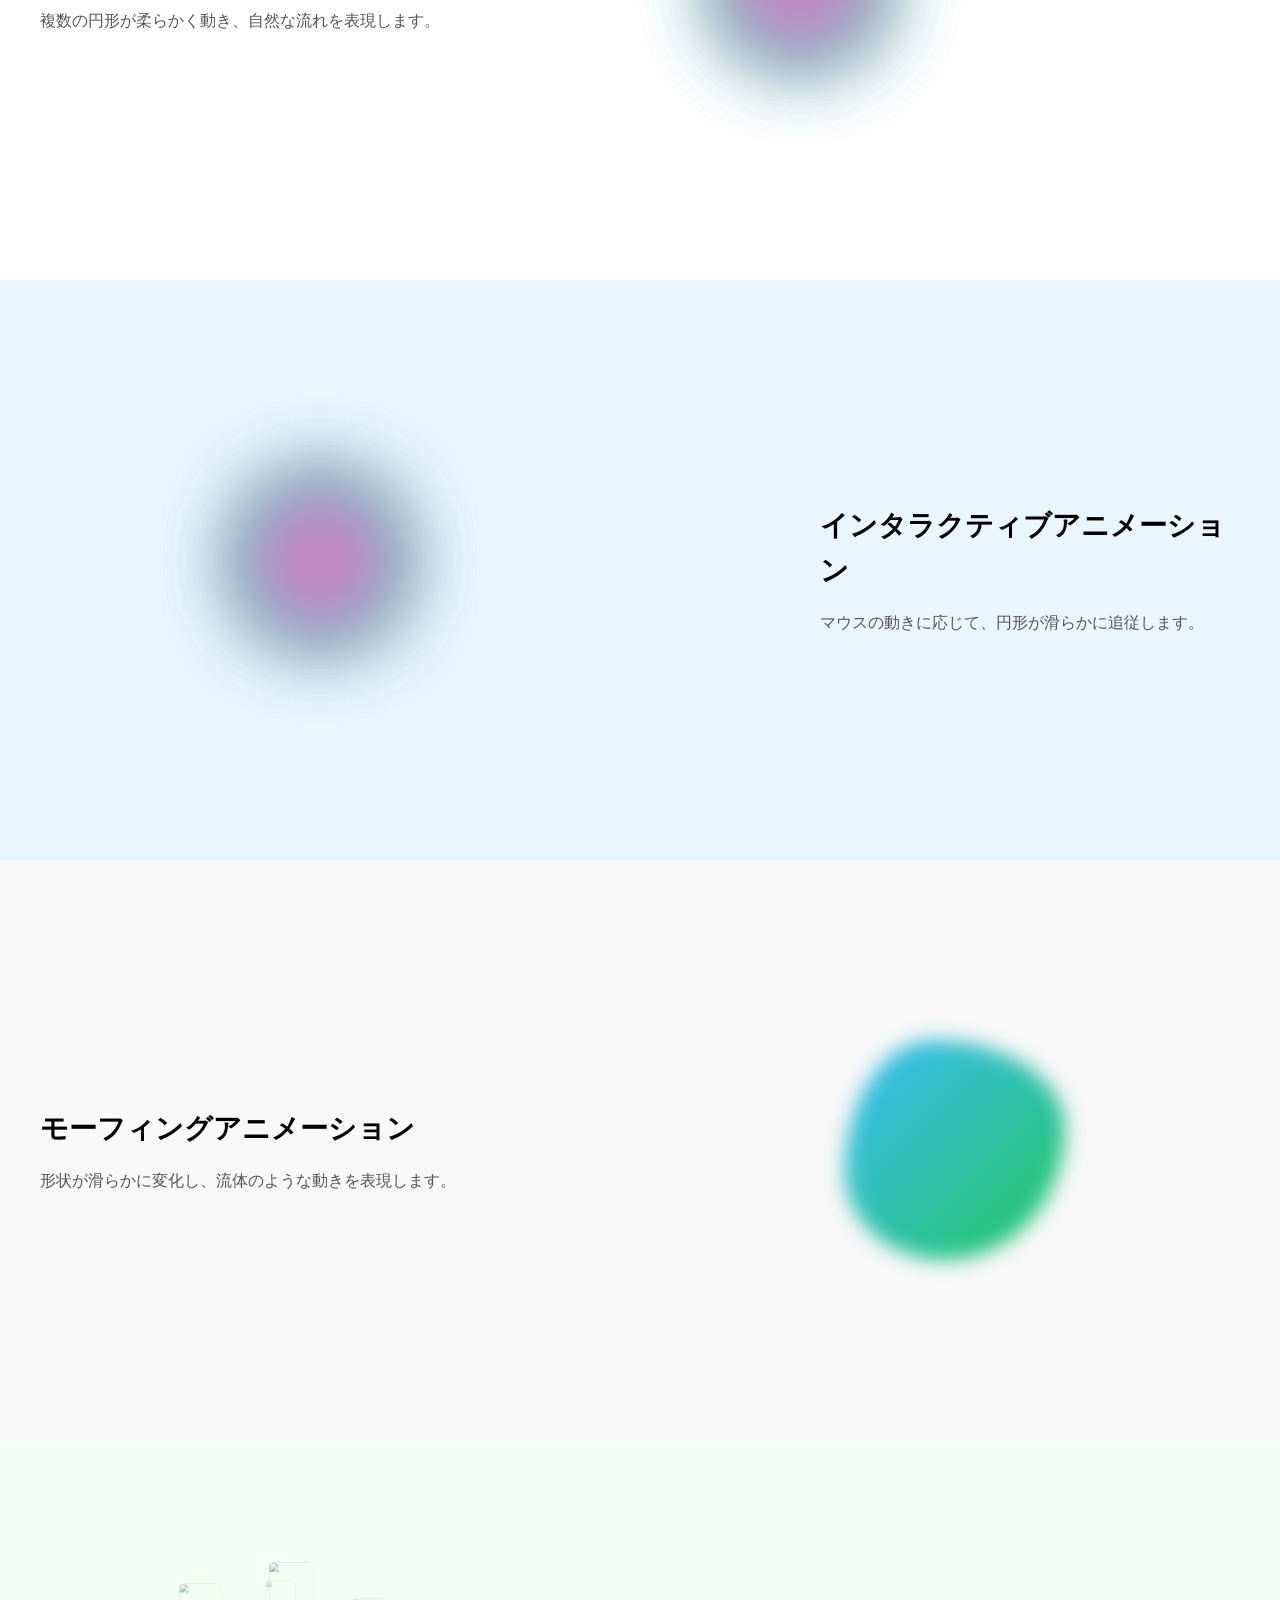
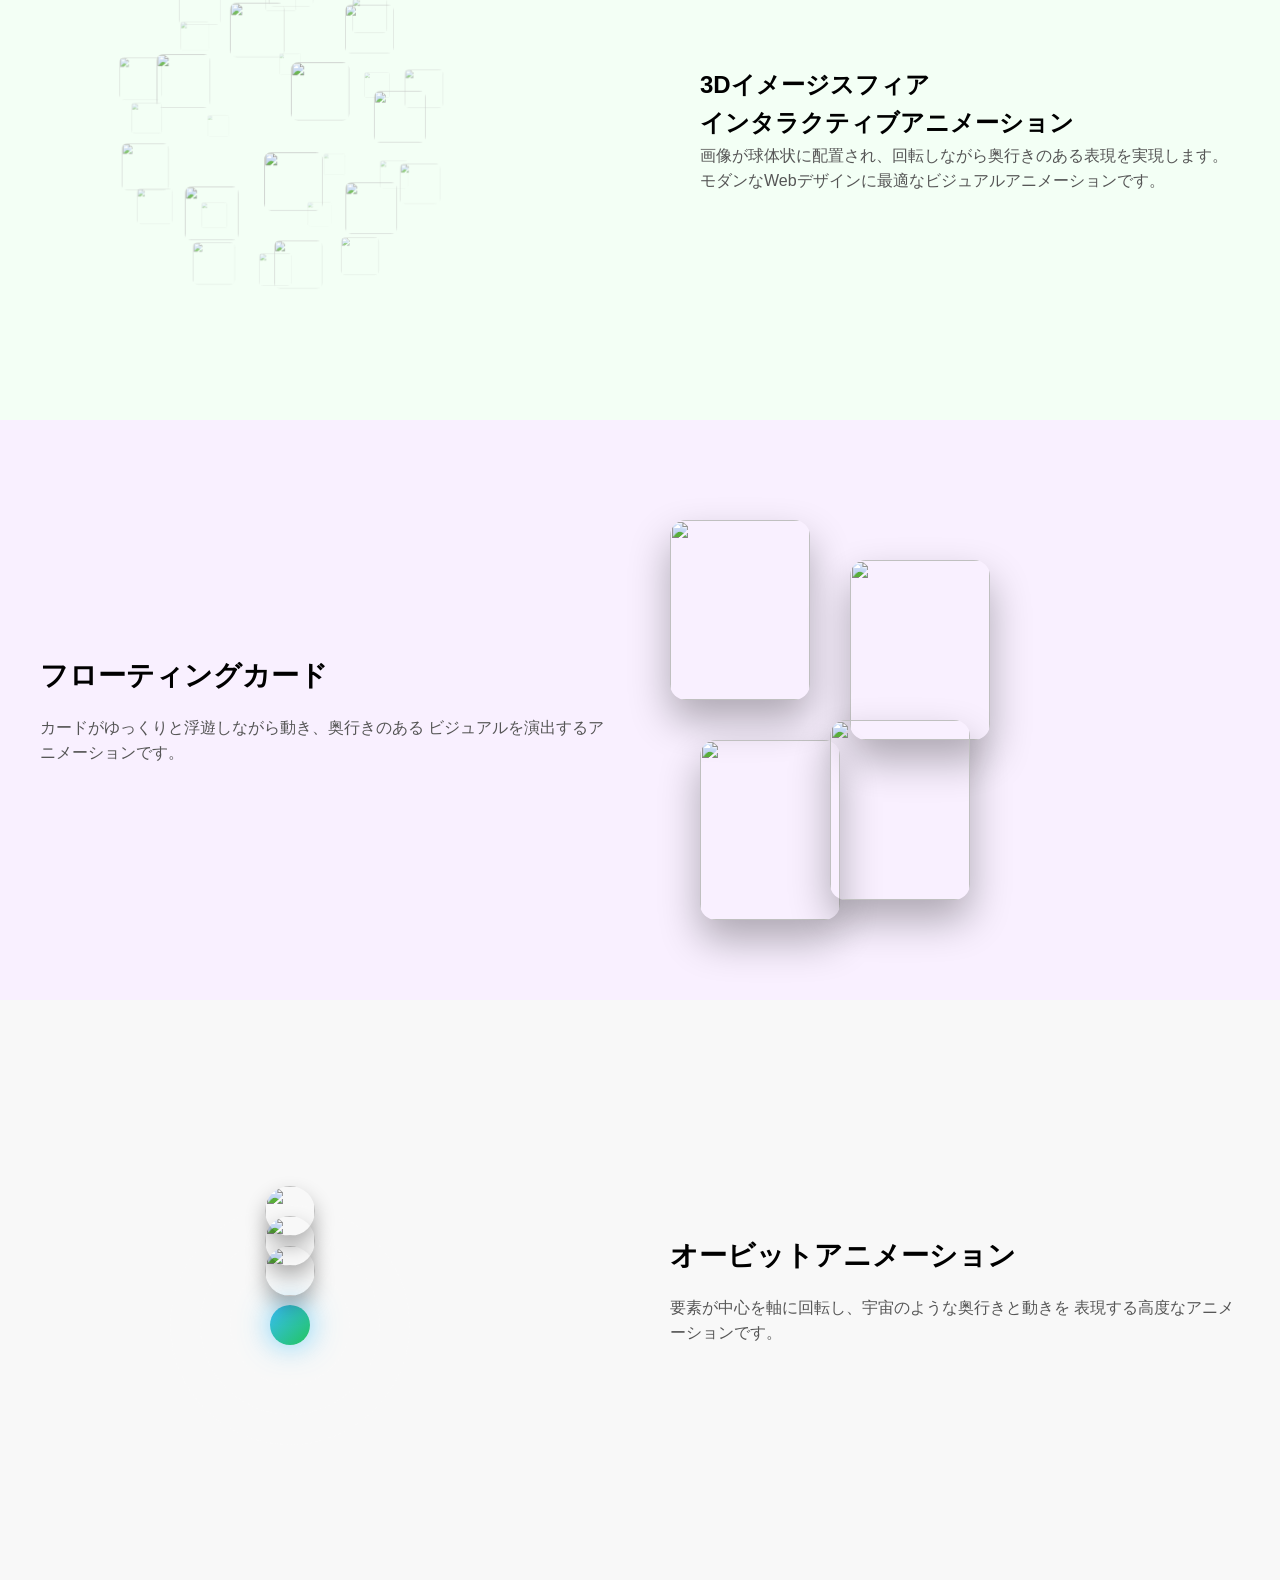
==== commit 86a2c4c3: "update page demo" ====
--- a/index.html
+++ b/index.html
@@ -5,7 +5,7 @@
 <meta name="viewport" content="width=device-width, initial-scale=1.0">
 <title>アニメーションデモ</title>
 
-<link rel="stylesheet" href="style.css">
+<link rel="stylesheet" href="assets/css/style.css">
 
 <style>
 </style>
@@ -207,7 +207,7 @@
 </section>
 
 
-<script src="main.js"></script>
+<script src="assets/js/main.js"></script>
 
 </body>
 </html>
--- a/assets/css/style.css
+++ b/assets/css/style.css
@@ -0,0 +1,388 @@
+
+*{
+  margin:0;
+  padding:0;
+  box-sizing:border-box;
+  font-family:sans-serif;
+}
+
+body{
+  line-height:1.6;
+}
+
+/* ===== section ===== */
+.demo-section{
+  padding:100px 20px;
+}
+
+/* mỗi section màu khác nhau */
+.bg1{ background:#f8f8f8; }
+.bg2{ background:#eaf6ff; }
+.bg3{ background:#fff5f5; }
+.bg4{ background:#f3fff5; }
+.bg5{ background:#f9f0ff; }
+
+/* ===== layout ===== */
+.demo-item{
+  max-width:1200px;
+  margin:0 auto;
+  display:flex;
+  align-items:center;
+  gap:60px;
+}
+
+.reverse{
+  flex-direction:row-reverse;
+}
+
+.demo-img,
+.demo-text{
+  flex:1;
+}
+
+.demo-img{
+  overflow:hidden;
+  height: 380px;
+}
+
+.demo-img img{
+  width:100%;
+  display:block;
+  transition: transform 0.4s ease, filter 0.4s ease;
+}
+
+/* ===== text ===== */
+.demo-text h3{
+  font-size:28px;
+  margin-bottom:16px;
+}
+
+.demo-text p{
+  color:#555;
+}
+
+/* ===== scroll ===== */
+.fade-up{
+  opacity:0;
+  transform:translateY(40px);
+  transition:0.6s ease;
+}
+
+.fade-up.show{
+  opacity:1;
+  transform:translateY(0);
+}
+
+/* ===== animations ===== */
+
+/* 1 */
+.float img{
+  animation: float 4s ease-in-out infinite;
+}
+@keyframes float{
+  0%{ transform:translateY(0); }
+  50%{ transform:translateY(-10px); }
+  100%{ transform:translateY(0); }
+}
+
+/* 2 */
+.zoom img{
+  animation: zoom 4s ease-in-out infinite;
+}
+@keyframes zoom{
+  0%{ transform:scale(1); }
+  50%{ transform:scale(1.08); }
+  100%{ transform:scale(1); }
+}
+
+/* 3 */
+.rotate img{
+  animation: rotate 5s ease-in-out infinite;
+}
+@keyframes rotate{
+  0%{ transform:rotate(0); }
+  50%{ transform:rotate(3deg); }
+  100%{ transform:rotate(0); }
+}
+
+/* 4 */
+.blur img{
+  animation: blur 3s ease-in-out infinite alternate;
+}
+@keyframes blur{
+  from{ filter:blur(3px); }
+  to{ filter:blur(0); }
+}
+
+/* 5 */
+.gray img{
+  animation: gray 4s ease-in-out infinite alternate;
+}
+@keyframes gray{
+  from{ filter:grayscale(100%); }
+  to{ filter:grayscale(0); }
+}
+
+/* hover */
+.bg5 .demo-img:hover img {
+  transform: scale(1.1) translateY(-8px);
+}
+
+/* mobile */
+@media (max-width:768px){
+  .demo-item{
+    flex-direction:column;
+    gap:20px;
+  }
+
+  .fade-up{
+    opacity:1;
+    transform:none;
+  }
+
+  .demo-img img{
+    animation:none;
+  }
+}
+
+/* blob chung */
+.blob{
+  position:absolute;
+  width:160px;
+  height:160px;
+  border-radius:50%;
+  filter: blur(40px);
+  opacity:0.8;
+}
+
+/* màu */
+.b1{ background:#22c55e; }
+.b2{ background:#38bdf8; }
+.b3{ background:#f472b6; }
+
+/* ===== chuyển động mềm ===== */
+.b1{ animation: move1 2s ease-in-out infinite; }
+.b2{ animation: move2 4s ease-in-out infinite; }
+.b3{ animation: move3 6s ease-in-out infinite; }
+
+@keyframes move1{
+  0%{ transform: translate(0,0); }
+  50%{ transform: translate(120px,-60px); }
+  100%{ transform: translate(0,0); }
+}
+
+@keyframes move2{
+  0%{ transform: translate(0,0); }
+  50%{ transform: translate(-100px,100px); }
+  100%{ transform: translate(0,0); }
+}
+
+@keyframes move3{
+  0%{ transform: translate(0,0); }
+  50%{ transform: translate(80px,120px); }
+  100%{ transform: translate(0,0); }
+}
+
+.blob-move {
+    padding: 100px;
+    padding-left: 200px;
+}
+
+/* interactive khác với auto */
+.interactive .blob{
+  animation: none; /* tắt auto */
+  transition: transform 0.2s linear;
+}
+
+/* ===== morph container ===== */
+.morph-wrap{
+  display:flex;
+  justify-content:center;
+  align-items:center;
+}
+
+/* ===== blob ===== */
+.morph-blob{
+  width:220px;
+  height:220px;
+  background:linear-gradient(135deg,#38bdf8,#22c55e);
+  border-radius:40% 60% 55% 45% / 60% 40% 60% 40%;
+  filter: blur(10px);
+
+  animation: morph 4s ease-in-out infinite;
+}
+
+/* ===== keyframes ===== */
+@keyframes morph{
+  0%{
+    border-radius:40% 60% 55% 45% / 60% 40% 60% 40%;
+  }
+  25%{
+    border-radius:60% 40% 30% 70% / 30% 60% 40% 70%;
+  }
+  50%{
+    border-radius:30% 70% 60% 40% / 50% 50% 70% 30%;
+  }
+  75%{
+    border-radius:70% 30% 50% 50% / 40% 60% 30% 70%;
+  }
+  100%{
+    border-radius:40% 60% 55% 45% / 60% 40% 60% 40%;
+  }
+}
+
+
+/* ===== sphere ===== */
+.wrapper{
+  padding-top: 150px;
+  display:flex;
+  justify-content:center;
+  align-items:center;
+}
+
+.sphere{
+  position:relative;
+  width:400px;
+  height:400px;
+  transform-style: preserve-3d;
+}
+
+.item{
+  position:absolute;
+  width:80px;
+  height:80px;
+  border-radius:10px;
+  overflow:hidden;
+}
+
+.item img{
+  width:100%;
+  height:100%;
+  object-fit:cover;
+}
+
+.section-3d .wrapper {
+  padding-left: 200px;
+}
+
+
+/* reuse lại style sphere */
+/* ===== wrap ===== */
+.floating-wrap{
+  position:relative;
+  width:320px;
+  height:400px;
+}
+
+/* ===== card ===== */
+.float-card{
+  position:absolute;
+  width:140px;
+  height:180px;
+  border-radius:16px;
+  overflow:hidden;
+  box-shadow:0 20px 40px rgba(0,0,0,0.3);
+}
+
+.float-card img{
+  width:100%;
+  height:100%;
+  object-fit:cover;
+}
+
+/* ===== vị trí ===== */
+.c1{ top:0; left:0; }
+.c2{ top:40px; right:0; }
+.c3{ bottom:0; left:30px; }
+.c4{ bottom:20px; right:20px; }
+
+/* ===== animation khác nhau ===== */
+.c1{ animation: float1 6s ease-in-out infinite; }
+.c2{ animation: float2 7s ease-in-out infinite; }
+.c3{ animation: float3 8s ease-in-out infinite; }
+.c4{ animation: float4 6.5s ease-in-out infinite; }
+
+/* ===== keyframes ===== */
+@keyframes float1{
+  0%{ transform: translateY(0px); }
+  50%{ transform: translateY(-20px); }
+  100%{ transform: translateY(0px); }
+}
+
+@keyframes float2{
+  0%{ transform: translateY(0px); }
+  50%{ transform: translateY(15px); }
+  100%{ transform: translateY(0px); }
+}
+
+@keyframes float3{
+  0%{ transform: translateY(0px); }
+  50%{ transform: translateY(-25px); }
+  100%{ transform: translateY(0px); }
+}
+
+@keyframes float4{
+  0%{ transform: translateY(0px); }
+  50%{ transform: translateY(18px); }
+  100%{ transform: translateY(0px); }
+}
+
+.section-3d .demo-img {
+  overflow: unset;
+}
+
+.orbit-wrap{
+  position:relative;
+  width:300px;
+  height:300px;
+  display:flex;
+  justify-content:center;
+  align-items:center;
+}
+
+/* center core */
+.center{
+  width:40px;
+  height:40px;
+  border-radius:50%;
+  background:linear-gradient(135deg,#38bdf8,#22c55e);
+  box-shadow:0 0 30px rgba(56,189,248,0.7);
+}
+
+/* orbit vòng tròn */
+.orbit{
+  position:absolute;
+  border:1px dashed rgba(255,255,255,0.1);
+  border-radius:50%;
+  display:flex;
+  justify-content:center;
+  align-items:flex-start;
+}
+
+/* size khác nhau */
+.orbit1{ width:120px; height:120px; animation: spin 6s linear infinite; }
+.orbit2{ width:180px; height:180px; animation: spin 10s linear infinite reverse; }
+.orbit3{ width:240px; height:240px; animation: spin 14s linear infinite; }
+
+/* planet */
+.planet{
+  position:absolute;
+  top:-20px;
+  width:50px;
+  height:50px;
+  border-radius:50%;
+  overflow:hidden;
+  box-shadow:0 10px 20px rgba(0,0,0,0.3);
+}
+
+.planet img{
+  width:100%;
+  height:100%;
+  object-fit:cover;
+}
+
+/* rotation */
+@keyframes spin{
+  from{ transform: rotate(0deg); }
+  to{ transform: rotate(360deg); }
+}
